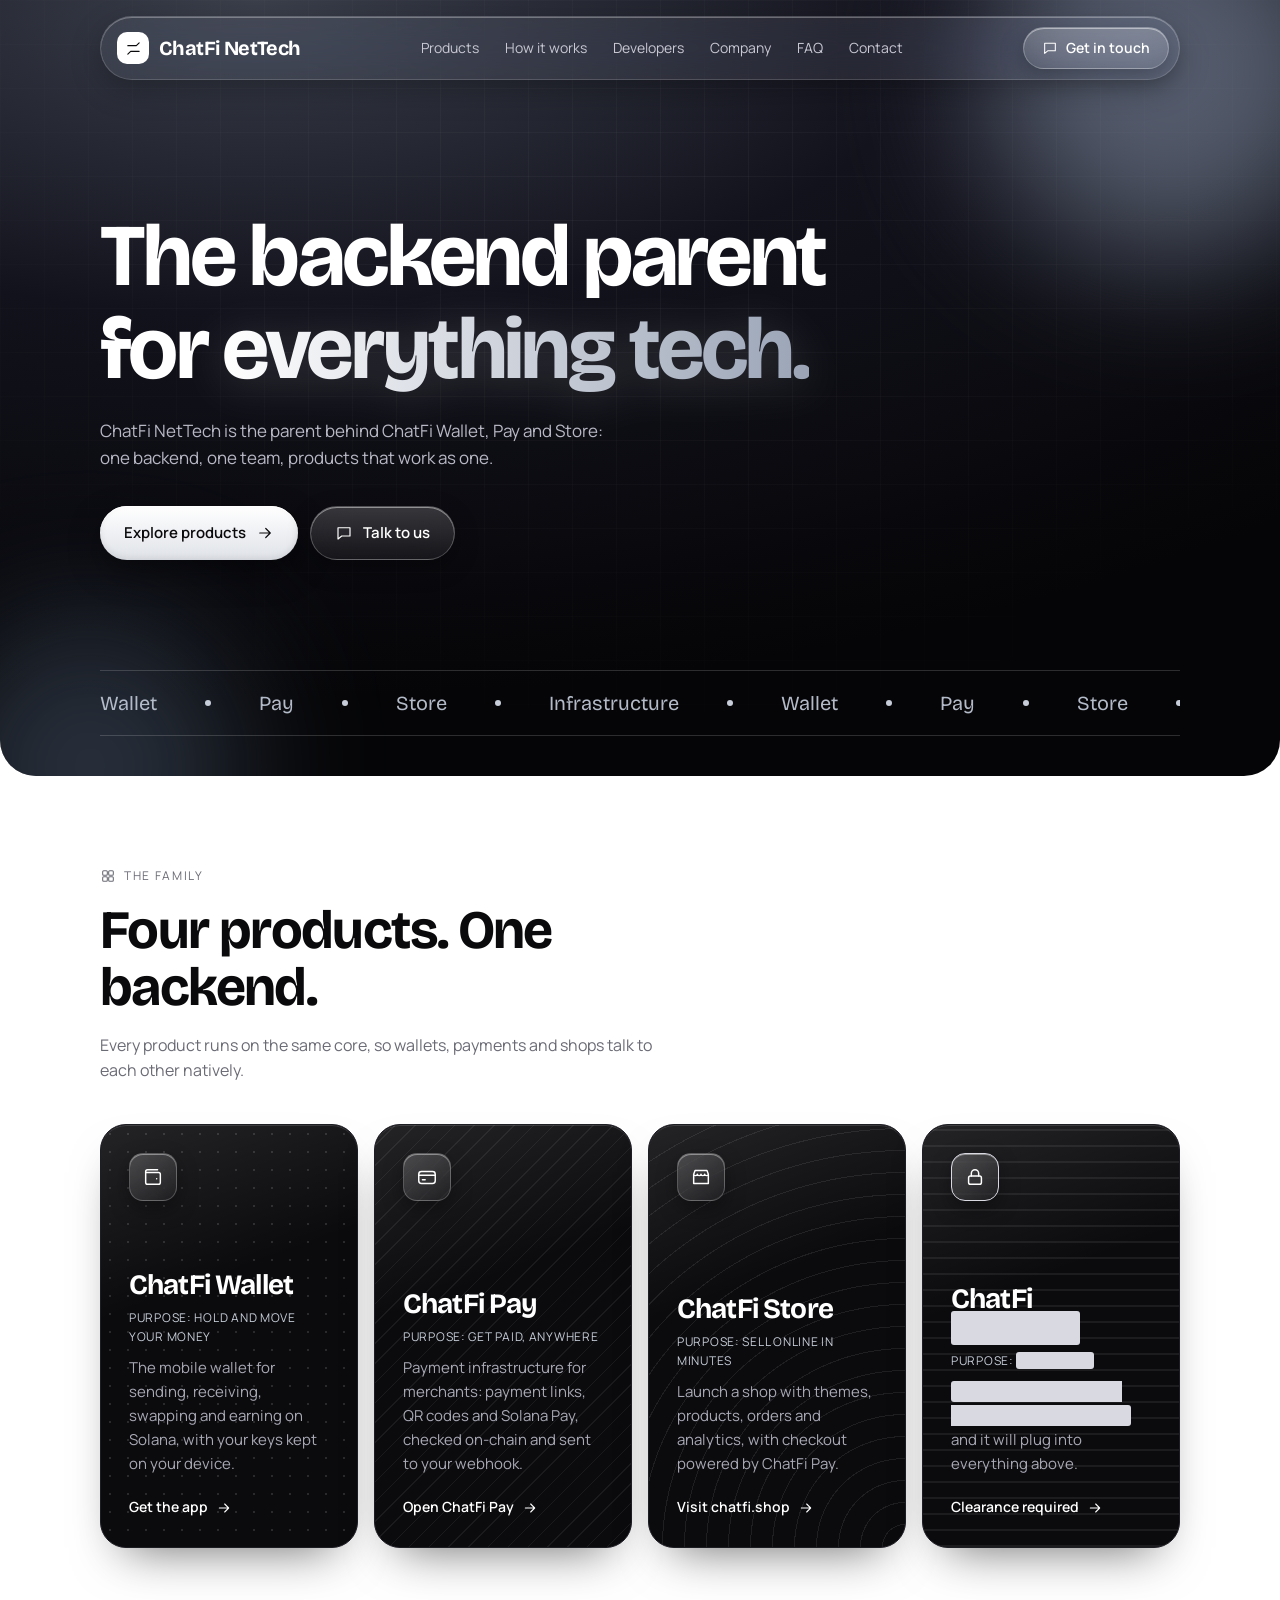
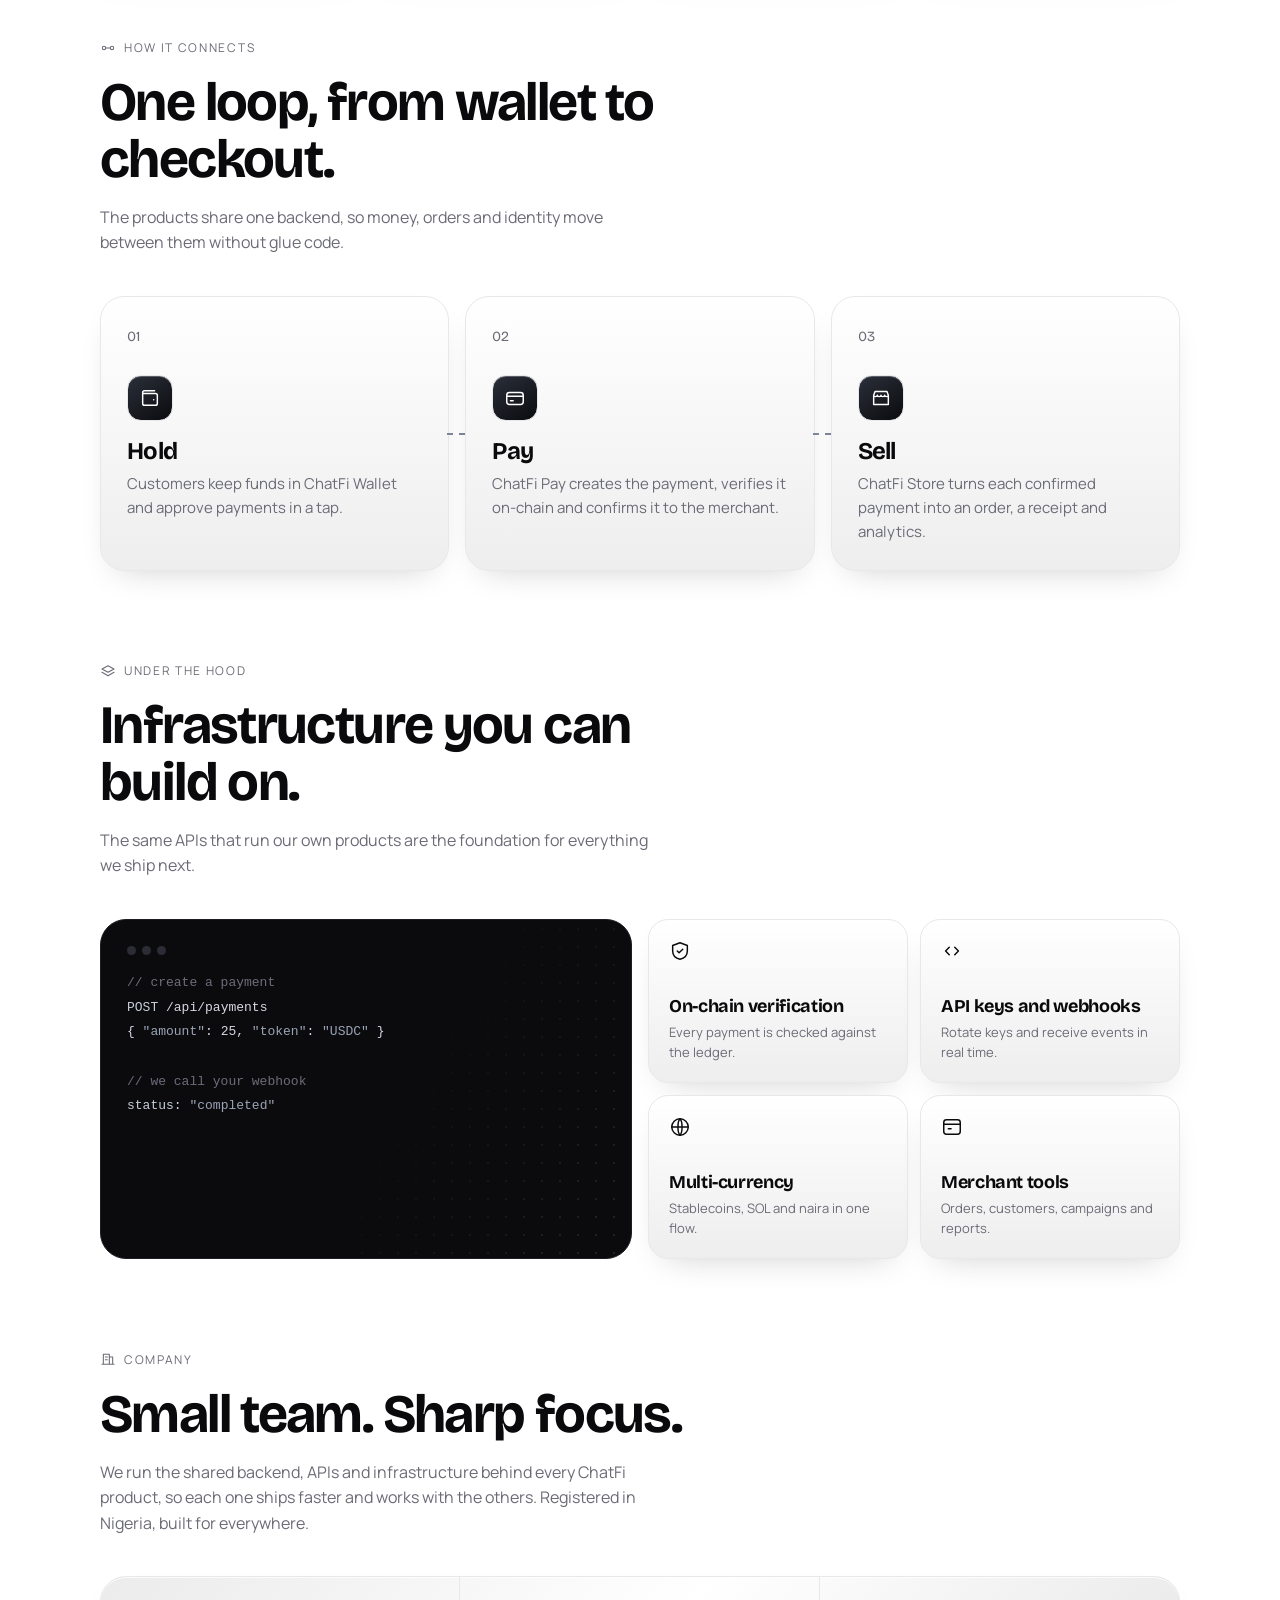
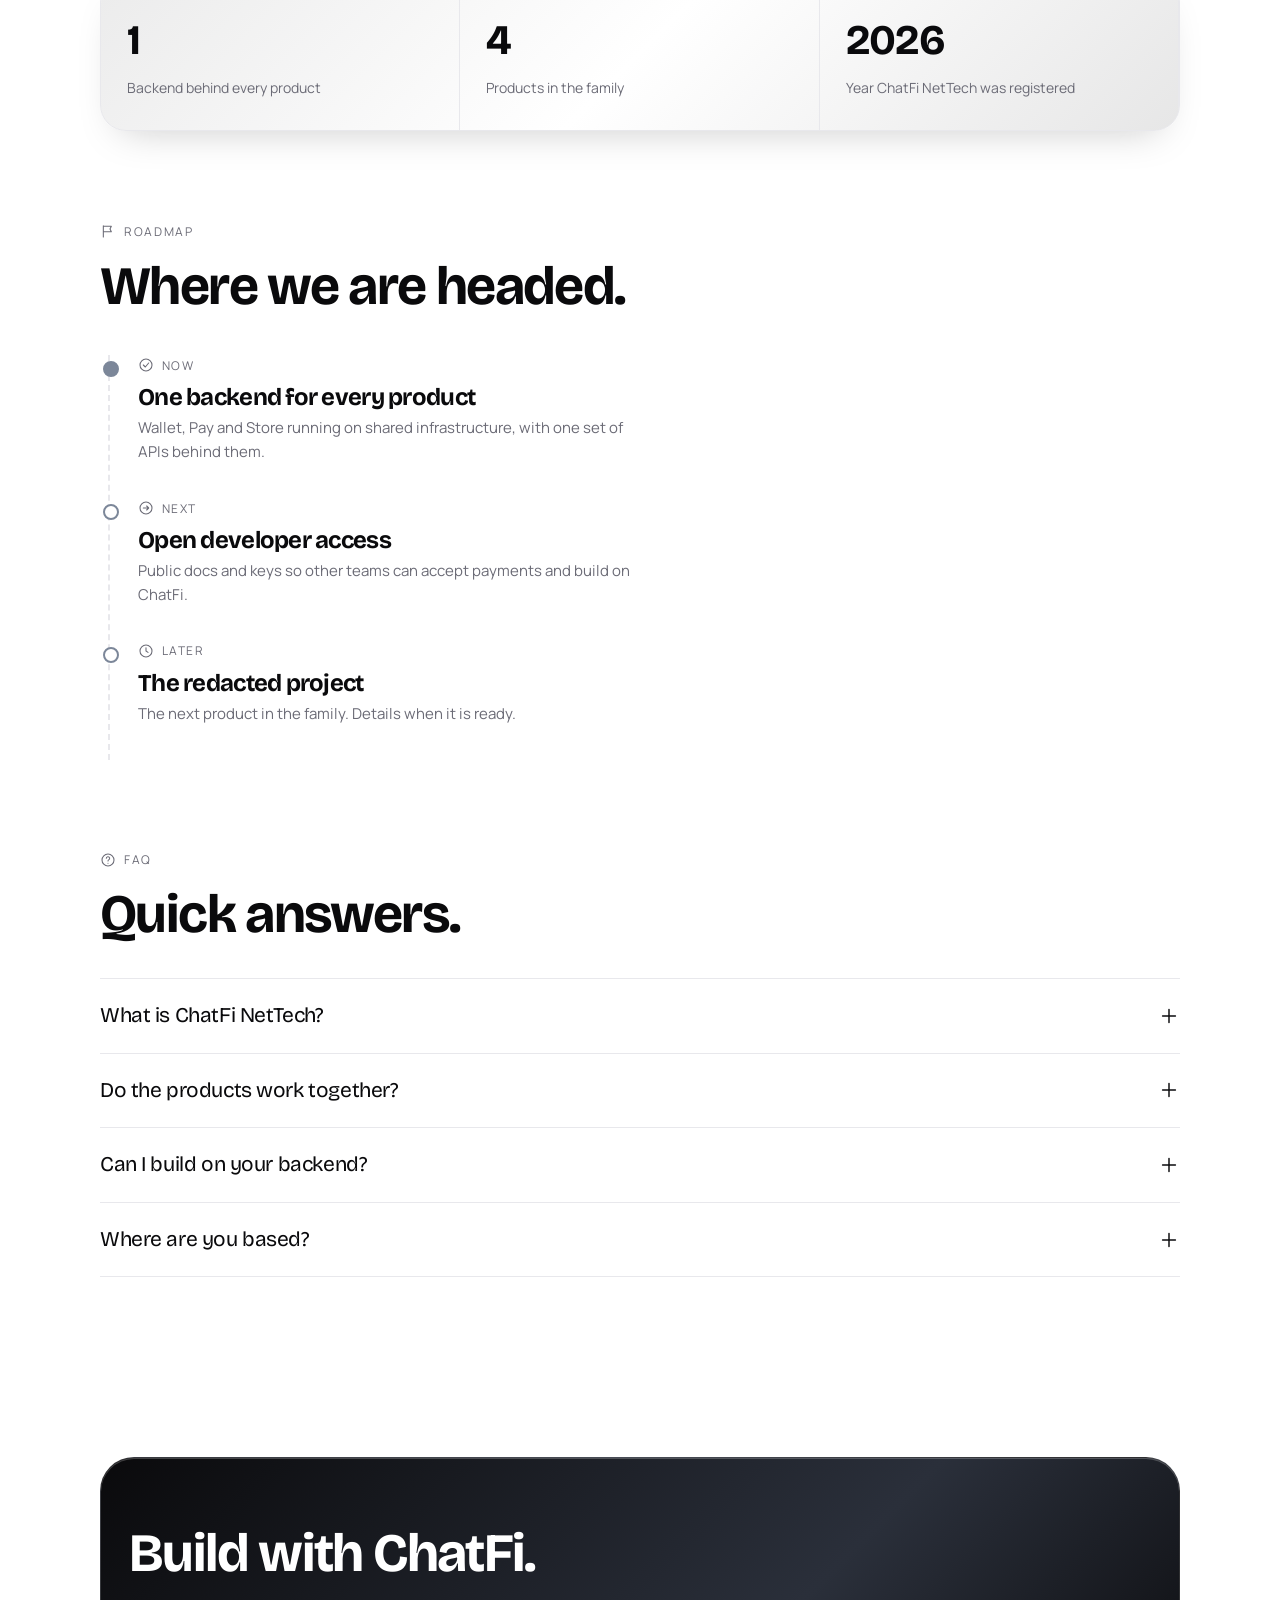
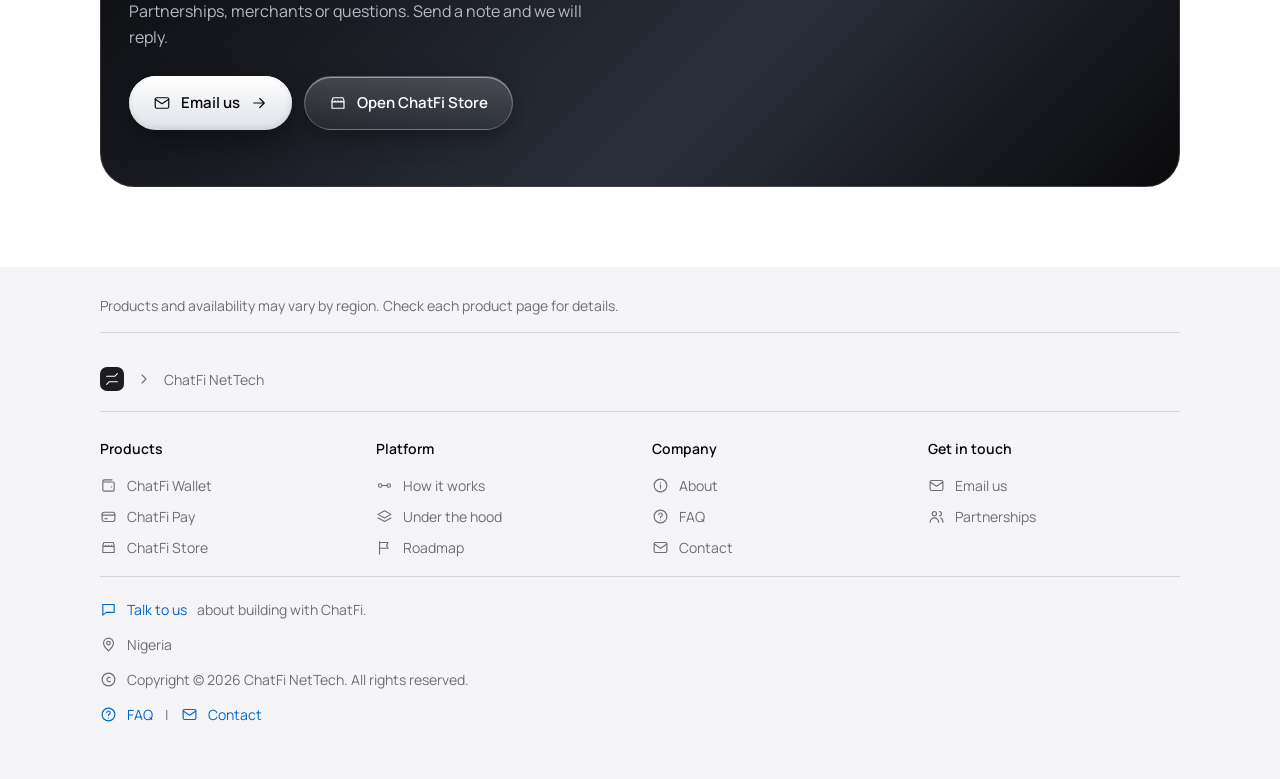
==== index.html @ bc7fc4fc "Add ChatFi NetTech landing page" ====
<!DOCTYPE html>
<html lang="en">
<head>
<meta charset="utf-8">
<meta name="viewport" content="width=device-width, initial-scale=1, viewport-fit=cover">
<title>ChatFi NetTech</title>
<link rel="preconnect" href="https://fonts.googleapis.com">
<link rel="preconnect" href="https://fonts.gstatic.com" crossorigin>
<link href="https://fonts.googleapis.com/css2?family=Bricolage+Grotesque:wght@500;700&family=Manrope:wght@400;500;600&display=swap" rel="stylesheet">
<style>
:root{--bg:#fff;--ink:#0a0a0c;--mute:#6b6b76;--line:#e8e8ec;--acc:#7c8799;box-sizing:border-box;padding-top:env(safe-area-inset-top,0px);padding-bottom:env(safe-area-inset-bottom,0px)}
@media (prefers-color-scheme:dark){:root:not([data-theme="light"]){--bg:#0a0a0c;--ink:#f4f4f6;--mute:#9a9aa6;--line:#26262c}}
:root[data-theme="dark"]{--bg:#0a0a0c;--ink:#f4f4f6;--mute:#9a9aa6;--line:#26262c}
*{box-sizing:border-box;margin:0}
html{scroll-behavior:smooth}
body{background:var(--bg);color:var(--ink);font-family:Manrope,system-ui,sans-serif;line-height:1.6;-webkit-font-smoothing:antialiased;overflow-x:hidden}
h1,h2,h3,.brand{font-family:'Bricolage Grotesque',Manrope,sans-serif;letter-spacing:-.03em;line-height:1.05}
a{color:inherit;text-decoration:none}
svg.i{width:22px;height:22px;fill:none;stroke:currentColor;stroke-width:1.6;stroke-linecap:round;stroke-linejoin:round;flex:none}
.wrap{max-width:1120px;margin:0 auto;padding:0 20px}
.hero{background:radial-gradient(120% 90% at 20% 0%,#3a3f4b 0%,#12121c 45%,#050507 100%);color:#fff;border-radius:0 0 36px 36px;position:relative;overflow:hidden;padding-bottom:40px}
.hero::before,.hero::after{content:"";position:absolute;border-radius:50%;filter:blur(70px);opacity:.55;animation:drift 14s ease-in-out infinite alternate}
.hero::before{width:380px;height:380px;background:#8e9bb3;top:-120px;right:-80px}
.hero::after{width:300px;height:300px;background:#475569;bottom:-140px;left:-60px;animation-delay:-6s}
@keyframes drift{to{transform:translate(-60px,50px) scale(1.15)}}
.grid{position:absolute;inset:0;background-image:linear-gradient(rgba(255,255,255,.05) 1px,transparent 1px),linear-gradient(90deg,rgba(255,255,255,.05) 1px,transparent 1px);background-size:44px 44px;-webkit-mask-image:radial-gradient(70% 70% at 50% 30%,#000,transparent);mask-image:radial-gradient(70% 70% at 50% 30%,#000,transparent)}
.hero .wrap{position:relative;z-index:2}
nav{display:flex;align-items:center;justify-content:space-between;padding:20px 0}
.brand{font-weight:700;font-size:20px;display:flex;align-items:center;gap:10px}
.logo{width:32px;height:32px;border-radius:10px;background:#fff;color:#0a0a0c;display:grid;place-items:center}
.logo svg{width:17px;height:17px}
.links{display:flex;gap:26px;font-size:14px;color:#c9c9d4}
.links a:hover{color:#fff}
.pill{border:1px solid rgba(255,255,255,.28);padding:9px 18px;border-radius:99px;font-size:14px;font-weight:600;transition:.25s}
.pill:hover{background:#fff;color:#0a0a0c}
h1{font-size:clamp(42px,8.4vw,88px);font-weight:700;margin:130px 0 22px;max-width:15ch}
h1 span{background:linear-gradient(90deg,#ffffff,#9aa4b6);-webkit-background-clip:text;background-clip:text;color:transparent}
.lead{max-width:52ch;color:#b9b9c6;font-size:17px}
.cta{display:flex;flex-wrap:wrap;gap:12px;margin-top:34px}
.btn{display:inline-flex;align-items:center;gap:10px;padding:14px 24px;border-radius:99px;font-weight:600;font-size:15px;transition:.25s}
.btn.w{background:#fff;color:#0a0a0c}.btn.w:hover{transform:translateY(-2px);box-shadow:0 10px 30px rgba(255,255,255,.3)}
.btn.o{border:1px solid rgba(255,255,255,.3);color:#fff}.btn.o:hover{background:rgba(255,255,255,.1)}
.btn svg{width:18px;height:18px}
.ticker{overflow:hidden;border-block:1px solid var(--line);margin:56px 0 0;padding:16px 0;white-space:nowrap}
.ticker div{display:inline-flex;gap:48px;animation:slide 28s linear infinite;font-family:'Bricolage Grotesque',sans-serif;font-size:20px;color:var(--mute)}
.ticker span{display:inline-flex;align-items:center;gap:48px}
.ticker span::after{content:"";width:6px;height:6px;border-radius:50%;background:var(--acc)}
@keyframes slide{to{transform:translateX(-50%)}}
section{padding:90px 0 0}
.tag{font-size:12px;letter-spacing:.14em;text-transform:uppercase;color:var(--mute)}
h2{font-size:clamp(32px,5.4vw,54px);margin:12px 0 16px;max-width:18ch}
.sub{color:var(--mute);max-width:56ch}
.cards{display:grid;gap:16px;margin-top:40px;grid-template-columns:repeat(auto-fit,minmax(250px,1fr))}
.card{position:relative;background:#0b0b0e;color:#fff;border-radius:26px;padding:28px;min-height:400px;display:flex;flex-direction:column;overflow:hidden;border:1px solid #1d1d24;transition:transform .35s}
.card:hover{transform:translateY(-6px)}
.pat{position:absolute;inset:0;opacity:.9}
.p1{background-image:radial-gradient(rgba(255,255,255,.14) 1.2px,transparent 1.3px);background-size:18px 18px}
.p2{background-image:repeating-linear-gradient(135deg,rgba(255,255,255,.07) 0 1px,transparent 1px 14px)}
.p3{background-image:repeating-radial-gradient(circle at 100% 100%,rgba(255,255,255,.09) 0 1px,transparent 1px 22px)}
.card::after{content:"";position:absolute;inset:0;background:radial-gradient(260px circle at var(--x,50%) var(--y,0%),rgba(255,255,255,.16),transparent 65%);opacity:0;transition:opacity .3s}
.card:hover::after{opacity:1}
.card>*:not(.pat){position:relative;z-index:2}
.ic{width:48px;height:48px;border-radius:14px;border:1px solid rgba(255,255,255,.18);display:grid;place-items:center;background:rgba(255,255,255,.05)}
.card h3{font-size:28px;margin:auto 0 8px;padding-top:70px}
.pur{font-size:12px;letter-spacing:.06em;text-transform:uppercase;color:#c7ced9;margin-bottom:10px}
.p4{background-image:repeating-linear-gradient(0deg,rgba(255,255,255,.08) 0 2px,transparent 2px 16px)}
.red{background:#d9d9e2;color:transparent;border-radius:3px;padding:0 3px;-webkit-user-select:none;user-select:none;transition:background .4s}
.lock:hover .red{background:#ffffff}
.lock .ic{border-color:#d9d9e2}
.card p{color:#a9a9b6;font-size:15px}
.more{display:inline-flex;align-items:center;gap:8px;margin-top:20px;font-weight:600;font-size:14px;color:#ffffff}
.more svg{width:16px;height:16px;transition:transform .25s}.card:hover .more svg{transform:translateX(5px)}
.stats{display:grid;grid-template-columns:repeat(auto-fit,minmax(200px,1fr));margin-top:40px;border:1px solid var(--line);border-radius:26px;overflow:hidden}
.stat{padding:30px 26px;border-right:1px solid var(--line)}
.stat b{display:block;font-family:'Bricolage Grotesque',sans-serif;font-size:42px;letter-spacing:-.03em}
.stat span{color:var(--mute);font-size:14px}
.band{margin-top:90px;background:linear-gradient(135deg,#0a0a0c,#2a2f3a 60%,#0a0a0c);color:#fff;border-radius:34px;padding:56px 28px;position:relative;overflow:hidden}
.band h2{max-width:16ch}
.band p{color:#b9b9c6;max-width:46ch}
.band .cta{margin-top:26px}
.rv{opacity:0;transform:translateY(24px);transition:opacity .8s,transform .8s}
.rv.on{opacity:1;transform:none}

.steps{display:grid;gap:16px;margin-top:40px;grid-template-columns:repeat(auto-fit,minmax(250px,1fr));counter-reset:s}
.step{border:1px solid var(--line);border-radius:24px;padding:26px;position:relative;counter-increment:s}
.step::before{content:"0" counter(s);font-family:'Bricolage Grotesque',sans-serif;font-size:14px;color:var(--mute)}
.step h3{font-size:24px;margin:34px 0 8px}
.step p{color:var(--mute);font-size:15px}
.step:not(:last-child)::after{content:"";position:absolute;top:50%;right:-17px;width:18px;border-top:2px dashed var(--acc)}
.dev{margin-top:40px;display:grid;gap:16px;grid-template-columns:repeat(auto-fit,minmax(280px,1fr))}
.term{background:#0b0b0e;color:#d8d8e4;border-radius:26px;padding:26px;font-family:ui-monospace,Menlo,Consolas,monospace;font-size:13px;line-height:1.9;position:relative;overflow:hidden;border:1px solid #1d1d24}
.term::before{content:"";position:absolute;inset:0;background-image:radial-gradient(rgba(255,255,255,.1) 1.2px,transparent 1.3px);background-size:18px 18px;-webkit-mask-image:linear-gradient(120deg,transparent 50%,#000);mask-image:linear-gradient(120deg,transparent 50%,#000)}
.term>*{position:relative}
.term .d{display:flex;gap:6px;margin-bottom:16px}.term .d i{width:9px;height:9px;border-radius:50%;background:#2c2c36}
.term .k{color:#c7ced9}.term .g{color:#9aa4b6}.term .m{color:#6c6c7a}
.feat{display:grid;grid-template-columns:1fr 1fr;gap:12px}
.fi{border:1px solid var(--line);border-radius:20px;padding:20px}
.fi svg{margin-bottom:26px}
.fi b{display:block;font-family:'Bricolage Grotesque',sans-serif;font-size:18px;letter-spacing:-.02em;line-height:1.2;margin-bottom:6px}
.fi span{color:var(--mute);font-size:13px;display:block;line-height:1.5}
.road{margin-top:40px;border-left:2px dashed var(--line);margin-left:8px}
.ri{position:relative;padding:0 0 34px 28px}
.ri::before{content:"";position:absolute;left:-7px;top:6px;width:12px;height:12px;border-radius:50%;background:var(--bg);border:2px solid var(--acc)}
.ri.now::before{background:var(--acc)}
.ri small{font-size:12px;letter-spacing:.12em;text-transform:uppercase;color:var(--mute)}
.ri h3{font-size:24px;margin:4px 0 6px}
.ri p{color:var(--mute);max-width:56ch;font-size:15px}
.faq{margin-top:34px;border-top:1px solid var(--line)}
details{border-bottom:1px solid var(--line);padding:20px 0}
summary{list-style:none;cursor:pointer;display:flex;justify-content:space-between;gap:16px;align-items:center;font-family:'Bricolage Grotesque',sans-serif;font-size:21px;letter-spacing:-.02em}
summary::-webkit-details-marker{display:none}
summary svg{transition:transform .3s}
details[open] summary svg{transform:rotate(45deg)}
details p{color:var(--mute);margin-top:12px;max-width:60ch;font-size:15px}
@media(max-width:700px){.step:not(:last-child)::after{display:none}}

.ft{--fbg:#f5f5f7;--ftx:#6e6e73;--fln:#d2d2d7;--flk:#0066cc;background:var(--fbg);color:var(--ftx);margin-top:80px;padding:28px 0 40px;font-size:14px;line-height:1.5}
@media (prefers-color-scheme:dark){:root:not([data-theme="light"]) .ft{--fbg:#161618;--ftx:#a1a1a6;--fln:#2c2c30;--flk:#4da3ff}}
:root[data-theme="dark"] .ft{--fbg:#161618;--ftx:#a1a1a6;--fln:#2c2c30;--flk:#4da3ff}
.ft p{margin:0 0 14px}
.ft .note{padding-bottom:16px;border-bottom:1px solid var(--fln)}
.ft a{color:var(--ftx)}.ft a:hover{text-decoration:underline}
.ft .fl a,.ft .fb a{color:var(--flk)}
.crumb{display:flex;align-items:center;gap:12px;padding:20px 0;border-bottom:1px solid var(--fln);margin-bottom:0}
.crumb .logo{width:24px;height:24px;border-radius:7px;background:#1d1d1f;color:#fff}.crumb .logo svg{width:13px;height:13px}
.crumb svg.i{width:16px;height:16px}
.fgrid{margin-bottom:22px}
.fs{border-bottom:1px solid var(--fln);padding:0}
.fs summary{font-family:Manrope,system-ui,sans-serif;font-size:14px;letter-spacing:0;padding:16px 0;color:var(--ftx)}
.fs summary svg{width:18px;height:18px}
.fs[open] summary svg{transform:rotate(180deg)}
.fs div{display:flex;flex-direction:column;gap:10px;padding:0 0 18px}
.fb{display:flex;gap:12px}
@media(min-width:800px){.fgrid{display:grid;grid-template-columns:repeat(4,1fr);gap:24px;border-bottom:1px solid var(--fln);padding-top:10px}.fs{border:0}.fs summary{pointer-events:none;color:var(--ink);font-weight:600}.fs summary svg{display:none}}

nav{background:rgba(255,255,255,.07);-webkit-backdrop-filter:blur(18px) saturate(140%);backdrop-filter:blur(18px) saturate(140%);border:1px solid rgba(255,255,255,.16);border-radius:99px;padding:10px 10px 10px 16px;margin-top:16px;box-shadow:inset 0 1px 0 rgba(255,255,255,.3),0 10px 30px rgba(0,0,0,.25)}
.pill,.btn.o{background:linear-gradient(180deg,rgba(255,255,255,.18),rgba(255,255,255,.05));-webkit-backdrop-filter:blur(16px);backdrop-filter:blur(16px);border:1px solid rgba(255,255,255,.24);color:#fff!important;-webkit-text-fill-color:#fff;box-shadow:inset 0 1px 0 rgba(255,255,255,.45),0 8px 24px rgba(0,0,0,.28)}
.pill:hover,.btn.o:hover{background:linear-gradient(180deg,rgba(255,255,255,.3),rgba(255,255,255,.1));color:#fff}
.btn{position:relative;overflow:hidden}
.btn.w{background:linear-gradient(180deg,#fff,#dfe2e8);box-shadow:inset 0 1px 0 #fff,inset 0 -2px 6px rgba(0,0,0,.08),0 12px 32px rgba(0,0,0,.4)}
.btn.w::after{content:"";position:absolute;top:0;left:-70%;width:45%;height:100%;background:linear-gradient(100deg,transparent,rgba(255,255,255,.9),transparent);transform:skewX(-20deg);transition:left .7s}
.btn.w:hover::after{left:130%}
.ic{background:linear-gradient(145deg,rgba(255,255,255,.2),rgba(255,255,255,.03));-webkit-backdrop-filter:blur(10px);backdrop-filter:blur(10px);border:1px solid rgba(255,255,255,.22);box-shadow:inset 0 1px 0 rgba(255,255,255,.4),0 8px 20px rgba(0,0,0,.35)}
.card{box-shadow:inset 0 1px 0 rgba(255,255,255,.14),0 24px 50px -24px rgba(0,0,0,.6)}
.card::before{content:"";position:absolute;inset:0;border-radius:inherit;background:linear-gradient(160deg,rgba(255,255,255,.1),transparent 38%);pointer-events:none;z-index:1}
.step,.fi{background:linear-gradient(180deg,var(--bg),color-mix(in srgb,var(--bg) 93%,var(--ink)));box-shadow:inset 0 1px 0 rgba(255,255,255,.8),0 14px 34px -18px rgba(10,10,12,.22)}
.stats{background:linear-gradient(135deg,color-mix(in srgb,var(--bg) 92%,var(--ink)),var(--bg) 50%,color-mix(in srgb,var(--bg) 90%,var(--ink)));box-shadow:inset 0 1px 0 rgba(255,255,255,.8),0 18px 40px -22px rgba(10,10,12,.25)}
.band{border:1px solid rgba(255,255,255,.14);box-shadow:inset 0 1px 0 rgba(255,255,255,.22)}
.hero .grid{opacity:.8}
.hero h1 span{filter:drop-shadow(0 6px 24px rgba(255,255,255,.18))}

.tag,.ri small{display:inline-flex;align-items:center;gap:8px}
.tag svg,.ri small svg{width:16px;height:16px}
.pill{display:inline-flex;align-items:center;gap:8px}
.pill svg{width:16px;height:16px}
.si{display:grid;place-items:center;width:46px;height:46px;border-radius:14px;margin-top:26px;border:1px solid var(--line);background:linear-gradient(145deg,#2a2f3a,#0b0b0e);color:#fff;box-shadow:inset 0 1px 0 rgba(255,255,255,.25)}
.step h3{margin-top:18px}
.hero .ticker{margin:110px 0 0;border-color:rgba(255,255,255,.16)}
.hero .ticker div{color:#b3bac8}
.hero .ticker span::after{background:#c7ced9}

.ft a{display:inline-flex;align-items:center;gap:10px}
.ft a svg.i,.ft .ir>svg.i{width:17px;height:17px;flex:none}
.ft .ir{display:flex;align-items:center;gap:10px}
.fs .sl{display:inline-flex;align-items:center;gap:12px}
.fs .sl svg{width:19px;height:19px}
.fs summary>svg{width:18px;height:18px}
@media(max-width:700px){.links{display:none}.stat{border-right:0;border-bottom:1px solid var(--line)}}
@media(prefers-reduced-motion:reduce){*{animation:none!important;transition:none!important}.rv{opacity:1;transform:none}}
</style>
</head>
<body>
<header class="hero">
<div class="grid"></div>
<div class="wrap">
<nav>
<a class="brand" href="#"><span class="logo"><svg class="i" viewBox="0 0 24 24"><path d="M4 8h12l4-4M20 16H8l-4 4"/></svg></span>ChatFi NetTech</a>
<div class="links"><a href="#products">Products</a><a href="#how">How it works</a><a href="#stack">Developers</a><a href="#about">Company</a><a href="#faq">FAQ</a><a href="#contact">Contact</a></div>
<a class="pill" href="#contact"><svg class="i" viewBox="0 0 24 24"><path d="M4 5h16v11H9l-5 4V5z"/></svg>Get in touch</a>
</nav>
<h1>The backend parent for <span>everything tech.</span></h1>
<p class="lead">ChatFi NetTech is the parent behind ChatFi Wallet, Pay and Store: one backend, one team, products that work as one.</p>
<div class="cta">
<a class="btn w" href="#products">Explore products <svg class="i" viewBox="0 0 24 24"><path d="M5 12h14M13 6l6 6-6 6"/></svg></a>
<a class="btn o" href="#contact"><svg class="i" viewBox="0 0 24 24"><path d="M4 5h16v11H9l-5 4V5z"/></svg>Talk to us</a>
</div>
<div class="ticker"><div><span>Wallet</span><span>Pay</span><span>Store</span><span>Infrastructure</span><span>Wallet</span><span>Pay</span><span>Store</span><span>Infrastructure</span><span>Wallet</span><span>Pay</span><span>Store</span><span>Infrastructure</span><span>Wallet</span><span>Pay</span><span>Store</span><span>Infrastructure</span></div></div>
</div>
</header>

<main class="wrap">

<section id="products">
<div class="rv"><span class="tag"><svg class="i" viewBox="0 0 24 24"><rect x="4" y="4" width="7" height="7" rx="1.5"/><rect x="13" y="4" width="7" height="7" rx="1.5"/><rect x="4" y="13" width="7" height="7" rx="1.5"/><rect x="13" y="13" width="7" height="7" rx="1.5"/></svg>The family</span>
<h2>Four products. One backend.</h2>
<p class="sub">Every product runs on the same core, so wallets, payments and shops talk to each other natively.</p></div>
<div class="cards rv">
<a class="card" href="#contact"><div class="pat p1"></div>
<div class="ic"><svg class="i" viewBox="0 0 24 24"><path d="M4 7h14a2 2 0 0 1 2 2v9a2 2 0 0 1-2 2H6a2 2 0 0 1-2-2V7zm0 0V6a2 2 0 0 1 2-2h11M16 14h.01"/></svg></div>
<h3>ChatFi Wallet</h3><span class="pur">Purpose: hold and move your money</span><p>The mobile wallet for sending, receiving, swapping and earning on Solana, with your keys kept on your device.</p>
<span class="more">Get the app <svg class="i" viewBox="0 0 24 24"><path d="M5 12h14M13 6l6 6-6 6"/></svg></span></a>
<a class="card" href="https://pay.chatfi.pro"><div class="pat p2"></div>
<div class="ic"><svg class="i" viewBox="0 0 24 24"><rect x="3" y="6" width="18" height="13" rx="3"/><path d="M3 10h18M7 15h3"/></svg></div>
<h3>ChatFi Pay</h3><span class="pur">Purpose: get paid, anywhere</span><p>Payment infrastructure for merchants: payment links, QR codes and Solana Pay, checked on-chain and sent to your webhook.</p>
<span class="more">Open ChatFi Pay <svg class="i" viewBox="0 0 24 24"><path d="M5 12h14M13 6l6 6-6 6"/></svg></span></a>
<a class="card" href="https://chatfi.shop"><div class="pat p3"></div>
<div class="ic"><svg class="i" viewBox="0 0 24 24"><path d="M4 9l1.5-4h13L20 9M4 9v10h16V9M4 9c0 2 4 2 4 0 0 2 4 2 4 0 0 2 4 2 4 0 0 2 4 2 4 0"/></svg></div>
<h3>ChatFi Store</h3><span class="pur">Purpose: sell online in minutes</span><p>Launch a shop with themes, products, orders and analytics, with checkout powered by ChatFi Pay.</p>
<span class="more">Visit chatfi.shop <svg class="i" viewBox="0 0 24 24"><path d="M5 12h14M13 6l6 6-6 6"/></svg></span></a>
<a class="card lock" href="#contact"><div class="pat p4"></div>
<div class="ic"><svg class="i" viewBox="0 0 24 24"><rect x="5" y="11" width="14" height="9" rx="2"/><path d="M8 11V8a4 4 0 0 1 8 0v3"/></svg></div>
<h3>ChatFi <span class="red">Redacted</span></h3><span class="pur">Purpose: <span class="red">classified</span></span><p><span class="red">Something new is being built behind closed doors</span> and it will plug into everything above.</p>
<span class="more">Clearance required <svg class="i" viewBox="0 0 24 24"><path d="M5 12h14M13 6l6 6-6 6"/></svg></span></a>
</div>
</section>

<section id="how">
<div class="rv"><span class="tag"><svg class="i" viewBox="0 0 24 24"><circle cx="6" cy="12" r="2.5"/><circle cx="18" cy="12" r="2.5"/><path d="M8.5 12h7"/></svg>How it connects</span>
<h2>One loop, from wallet to checkout.</h2>
<p class="sub">The products share one backend, so money, orders and identity move between them without glue code.</p></div>
<div class="steps rv">
<div class="step"><span class="si"><svg class="i" viewBox="0 0 24 24"><path d="M4 7h14a2 2 0 0 1 2 2v9a2 2 0 0 1-2 2H6a2 2 0 0 1-2-2V7zm0 0V6a2 2 0 0 1 2-2h11M16 14h.01"/></svg></span><h3>Hold</h3><p>Customers keep funds in ChatFi Wallet and approve payments in a tap.</p></div>
<div class="step"><span class="si"><svg class="i" viewBox="0 0 24 24"><rect x="3" y="6" width="18" height="13" rx="3"/><path d="M3 10h18M7 15h3"/></svg></span><h3>Pay</h3><p>ChatFi Pay creates the payment, verifies it on-chain and confirms it to the merchant.</p></div>
<div class="step"><span class="si"><svg class="i" viewBox="0 0 24 24"><path d="M4 9l1.5-4h13L20 9M4 9v10h16V9M4 9c0 2 4 2 4 0 0 2 4 2 4 0 0 2 4 2 4 0 0 2 4 2 4 0"/></svg></span><h3>Sell</h3><p>ChatFi Store turns each confirmed payment into an order, a receipt and analytics.</p></div>
</div>
</section>

<section id="stack">
<div class="rv"><span class="tag"><svg class="i" viewBox="0 0 24 24"><path d="M12 4l9 5-9 5-9-5 9-5zM3 14l9 5 9-5"/></svg>Under the hood</span>
<h2>Infrastructure you can build on.</h2>
<p class="sub">The same APIs that run our own products are the foundation for everything we ship next.</p></div>
<div class="dev rv">
<div class="term"><div class="d"><i></i><i></i><i></i></div>
<div><span class="m">// create a payment</span></div>
<div><span class="k">POST</span> /api/payments</div>
<div>{ <span class="g">"amount"</span>: 25, <span class="g">"token"</span>: <span class="g">"USDC"</span> }</div>
<div>&nbsp;</div>
<div><span class="m">// we call your webhook</span></div>
<div><span class="k">status</span>: <span class="g">"completed"</span></div></div>
<div class="feat">
<div class="fi"><svg class="i" viewBox="0 0 24 24"><path d="M12 3l8 3v6c0 5-3.5 8-8 9-4.5-1-8-4-8-9V6l8-3z"/><path d="M9 12l2 2 4-4"/></svg><b>On-chain verification</b><span>Every payment is checked against the ledger.</span></div>
<div class="fi"><svg class="i" viewBox="0 0 24 24"><path d="M9 8l-4 4 4 4M15 8l4 4-4 4"/></svg><b>API keys and webhooks</b><span>Rotate keys and receive events in real time.</span></div>
<div class="fi"><svg class="i" viewBox="0 0 24 24"><circle cx="12" cy="12" r="9"/><path d="M3 12h18M12 3c3 3 3 15 0 18M12 3c-3 3-3 15 0 18"/></svg><b>Multi-currency</b><span>Stablecoins, SOL and naira in one flow.</span></div>
<div class="fi"><svg class="i" viewBox="0 0 24 24"><rect x="3" y="4" width="18" height="16" rx="3"/><path d="M3 9h18M8 14h3"/></svg><b>Merchant tools</b><span>Orders, customers, campaigns and reports.</span></div>
</div></div>
</section>

<section id="about">
<div class="rv"><span class="tag"><svg class="i" viewBox="0 0 24 24"><path d="M5 20V5h9v15M14 9h5v11M3 20h18M8 9h3M8 13h3"/></svg>Company</span>
<h2>Small team. Sharp focus.</h2>
<p class="sub">We run the shared backend, APIs and infrastructure behind every ChatFi product, so each one ships faster and works with the others. Registered in Nigeria, built for everywhere.</p></div>
<div class="stats rv">
<div class="stat"><b>1</b><span>Backend behind every product</span></div>
<div class="stat"><b>4</b><span>Products in the family</span></div>
<div class="stat"><b>2026</b><span>Year ChatFi NetTech was registered</span></div>
</div>
</section>

<section id="roadmap">
<div class="rv"><span class="tag"><svg class="i" viewBox="0 0 24 24"><path d="M5 21V4M5 5h12l-2 4 2 4H5"/></svg>Roadmap</span>
<h2>Where we are headed.</h2></div>
<div class="road rv">
<div class="ri now"><small><svg class="i" viewBox="0 0 24 24"><circle cx="12" cy="12" r="9"/><path d="M8 12l3 3 5-6"/></svg>Now</small><h3>One backend for every product</h3><p>Wallet, Pay and Store running on shared infrastructure, with one set of APIs behind them.</p></div>
<div class="ri"><small><svg class="i" viewBox="0 0 24 24"><circle cx="12" cy="12" r="9"/><path d="M8 12h8M13 9l3 3-3 3"/></svg>Next</small><h3>Open developer access</h3><p>Public docs and keys so other teams can accept payments and build on ChatFi.</p></div>
<div class="ri"><small><svg class="i" viewBox="0 0 24 24"><circle cx="12" cy="12" r="9"/><path d="M12 7v5l3 2"/></svg>Later</small><h3>The redacted project</h3><p>The next product in the family. Details when it is ready.</p></div>
</div>
</section>

<section id="faq">
<div class="rv"><span class="tag"><svg class="i" viewBox="0 0 24 24"><circle cx="12" cy="12" r="9"/><path d="M9.5 9.5a2.5 2.5 0 1 1 3.5 2.3c-.7.4-1 .9-1 1.7M12 17h.01"/></svg>FAQ</span>
<h2>Quick answers.</h2></div>
<div class="faq rv">
<details><summary>What is ChatFi NetTech?<svg class="i" viewBox="0 0 24 24"><path d="M12 5v14M5 12h14"/></svg></summary><p>The parent company behind the ChatFi products. We build and run the shared backend that powers Wallet, Pay and Store.</p></details>
<details><summary>Do the products work together?<svg class="i" viewBox="0 0 24 24"><path d="M12 5v14M5 12h14"/></svg></summary><p>Yes. They share one backend, so a payment made from Wallet can settle through Pay and become an order in Store.</p></details>
<details><summary>Can I build on your backend?<svg class="i" viewBox="0 0 24 24"><path d="M12 5v14M5 12h14"/></svg></summary><p>Developer access is being opened up. Email us and we will get you started.</p></details>
<details><summary>Where are you based?<svg class="i" viewBox="0 0 24 24"><path d="M12 5v14M5 12h14"/></svg></summary><p>We are registered in Nigeria and serve customers anywhere.</p></details>
</div>
</section>

<section id="contact">
<div class="band rv">
<h2>Build with ChatFi.</h2>
<p>Partnerships, merchants or questions. Send a note and we will reply.</p>
<div class="cta"><a class="btn w" href="mailto:adelekesamuel917@gmail.com"><svg class="i" viewBox="0 0 24 24"><rect x="3" y="5" width="18" height="14" rx="2"/><path d="M3 7l9 6 9-6"/></svg>Email us <svg class="i" viewBox="0 0 24 24"><path d="M5 12h14M13 6l6 6-6 6"/></svg></a>
<a class="btn o" href="https://chatfi.shop"><svg class="i" viewBox="0 0 24 24"><path d="M4 9l1.5-4h13L20 9M4 9v10h16V9M4 9c0 2 4 2 4 0 0 2 4 2 4 0 0 2 4 2 4 0 0 2 4 2 4 0"/></svg>Open ChatFi Store</a></div>
</div>
</section>

</main>
<footer class="ft"><div class="wrap">
<p class="note">Products and availability may vary by region. Check each product page for details.</p>
<div class="crumb"><span class="logo"><svg class="i" viewBox="0 0 24 24"><path d="M4 8h12l4-4M20 16H8l-4 4"/></svg></span><svg class="i" viewBox="0 0 24 24"><path d="M9 6l6 6-6 6"/></svg><span>ChatFi NetTech</span></div>
<div class="fgrid">
<details class="fs"><summary><span class="sl"><svg class="i" viewBox="0 0 24 24"><rect x="4" y="4" width="7" height="7" rx="1.5"/><rect x="13" y="4" width="7" height="7" rx="1.5"/><rect x="4" y="13" width="7" height="7" rx="1.5"/><rect x="13" y="13" width="7" height="7" rx="1.5"/></svg>Products</span><svg class="i" viewBox="0 0 24 24"><path d="M6 9l6 6 6-6"/></svg></summary><div><a href="#products"><svg class="i" viewBox="0 0 24 24"><path d="M4 7h14a2 2 0 0 1 2 2v9a2 2 0 0 1-2 2H6a2 2 0 0 1-2-2V7zm0 0V6a2 2 0 0 1 2-2h11M16 14h.01"/></svg>ChatFi Wallet</a><a href="https://pay.chatfi.pro"><svg class="i" viewBox="0 0 24 24"><rect x="3" y="6" width="18" height="13" rx="3"/><path d="M3 10h18M7 15h3"/></svg>ChatFi Pay</a><a href="https://chatfi.shop"><svg class="i" viewBox="0 0 24 24"><path d="M4 9l1.5-4h13L20 9M4 9v10h16V9M4 9c0 2 4 2 4 0 0 2 4 2 4 0 0 2 4 2 4 0 0 2 4 2 4 0"/></svg>ChatFi Store</a></div></details>
<details class="fs"><summary><span class="sl"><svg class="i" viewBox="0 0 24 24"><path d="M12 4l9 5-9 5-9-5 9-5zM3 14l9 5 9-5"/></svg>Platform</span><svg class="i" viewBox="0 0 24 24"><path d="M6 9l6 6 6-6"/></svg></summary><div><a href="#how"><svg class="i" viewBox="0 0 24 24"><circle cx="6" cy="12" r="2.5"/><circle cx="18" cy="12" r="2.5"/><path d="M8.5 12h7"/></svg>How it works</a><a href="#stack"><svg class="i" viewBox="0 0 24 24"><path d="M12 4l9 5-9 5-9-5 9-5zM3 14l9 5 9-5"/></svg>Under the hood</a><a href="#roadmap"><svg class="i" viewBox="0 0 24 24"><path d="M5 21V4M5 5h12l-2 4 2 4H5"/></svg>Roadmap</a></div></details>
<details class="fs"><summary><span class="sl"><svg class="i" viewBox="0 0 24 24"><path d="M5 20V5h9v15M14 9h5v11M3 20h18M8 9h3M8 13h3"/></svg>Company</span><svg class="i" viewBox="0 0 24 24"><path d="M6 9l6 6 6-6"/></svg></summary><div><a href="#about"><svg class="i" viewBox="0 0 24 24"><circle cx="12" cy="12" r="9"/><path d="M12 11v5M12 8h.01"/></svg>About</a><a href="#faq"><svg class="i" viewBox="0 0 24 24"><circle cx="12" cy="12" r="9"/><path d="M9.5 9.5a2.5 2.5 0 1 1 3.5 2.3c-.7.4-1 .9-1 1.7M12 17h.01"/></svg>FAQ</a><a href="#contact"><svg class="i" viewBox="0 0 24 24"><rect x="3" y="5" width="18" height="14" rx="2"/><path d="M3 7l9 6 9-6"/></svg>Contact</a></div></details>
<details class="fs"><summary><span class="sl"><svg class="i" viewBox="0 0 24 24"><path d="M4 5h16v11H9l-5 4V5z"/></svg>Get in touch</span><svg class="i" viewBox="0 0 24 24"><path d="M6 9l6 6 6-6"/></svg></summary><div><a href="mailto:adelekesamuel917@gmail.com"><svg class="i" viewBox="0 0 24 24"><rect x="3" y="5" width="18" height="14" rx="2"/><path d="M3 7l9 6 9-6"/></svg>Email us</a><a href="#contact"><svg class="i" viewBox="0 0 24 24"><circle cx="9" cy="8" r="3"/><path d="M3 20c0-3.5 3-6 6-6s6 2.5 6 6M16 5a3 3 0 0 1 0 6M18 14c2 .8 3 3 3 6"/></svg>Partnerships</a></div></details>
</div>
<p class="fl ir"><a href="#contact"><svg class="i" viewBox="0 0 24 24"><path d="M4 5h16v11H9l-5 4V5z"/></svg>Talk to us</a><span> about building with ChatFi.</span></p>
<p class="ir"><svg class="i" viewBox="0 0 24 24"><path d="M12 21s7-6.2 7-11a7 7 0 1 0-14 0c0 4.8 7 11 7 11z"/><circle cx="12" cy="10" r="2.5"/></svg>Nigeria</p>
<p class="ir"><svg class="i" viewBox="0 0 24 24"><circle cx="12" cy="12" r="9"/><path d="M14.5 9.5a3 3 0 1 0 0 5"/></svg>Copyright © 2026 ChatFi NetTech. All rights reserved.</p>
<p class="fb"><a href="#faq"><svg class="i" viewBox="0 0 24 24"><circle cx="12" cy="12" r="9"/><path d="M9.5 9.5a2.5 2.5 0 1 1 3.5 2.3c-.7.4-1 .9-1 1.7M12 17h.01"/></svg>FAQ</a><span>|</span><a href="#contact"><svg class="i" viewBox="0 0 24 24"><rect x="3" y="5" width="18" height="14" rx="2"/><path d="M3 7l9 6 9-6"/></svg>Contact</a></p>
</div></footer>
<script>
if(matchMedia('(min-width:800px)').matches)document.querySelectorAll('.fs').forEach(function(d){d.open=true});
</script>

<script>
document.querySelectorAll('.card').forEach(function(c){
  c.addEventListener('pointermove',function(e){var r=c.getBoundingClientRect();c.style.setProperty('--x',(e.clientX-r.left)+'px');c.style.setProperty('--y',(e.clientY-r.top)+'px')});
});
var io=new IntersectionObserver(function(es){es.forEach(function(e){if(e.isIntersecting){e.target.classList.add('on');io.unobserve(e.target)}})},{threshold:.15});
document.querySelectorAll('.rv').forEach(function(el){io.observe(el)});
</script>
</body>
</html>
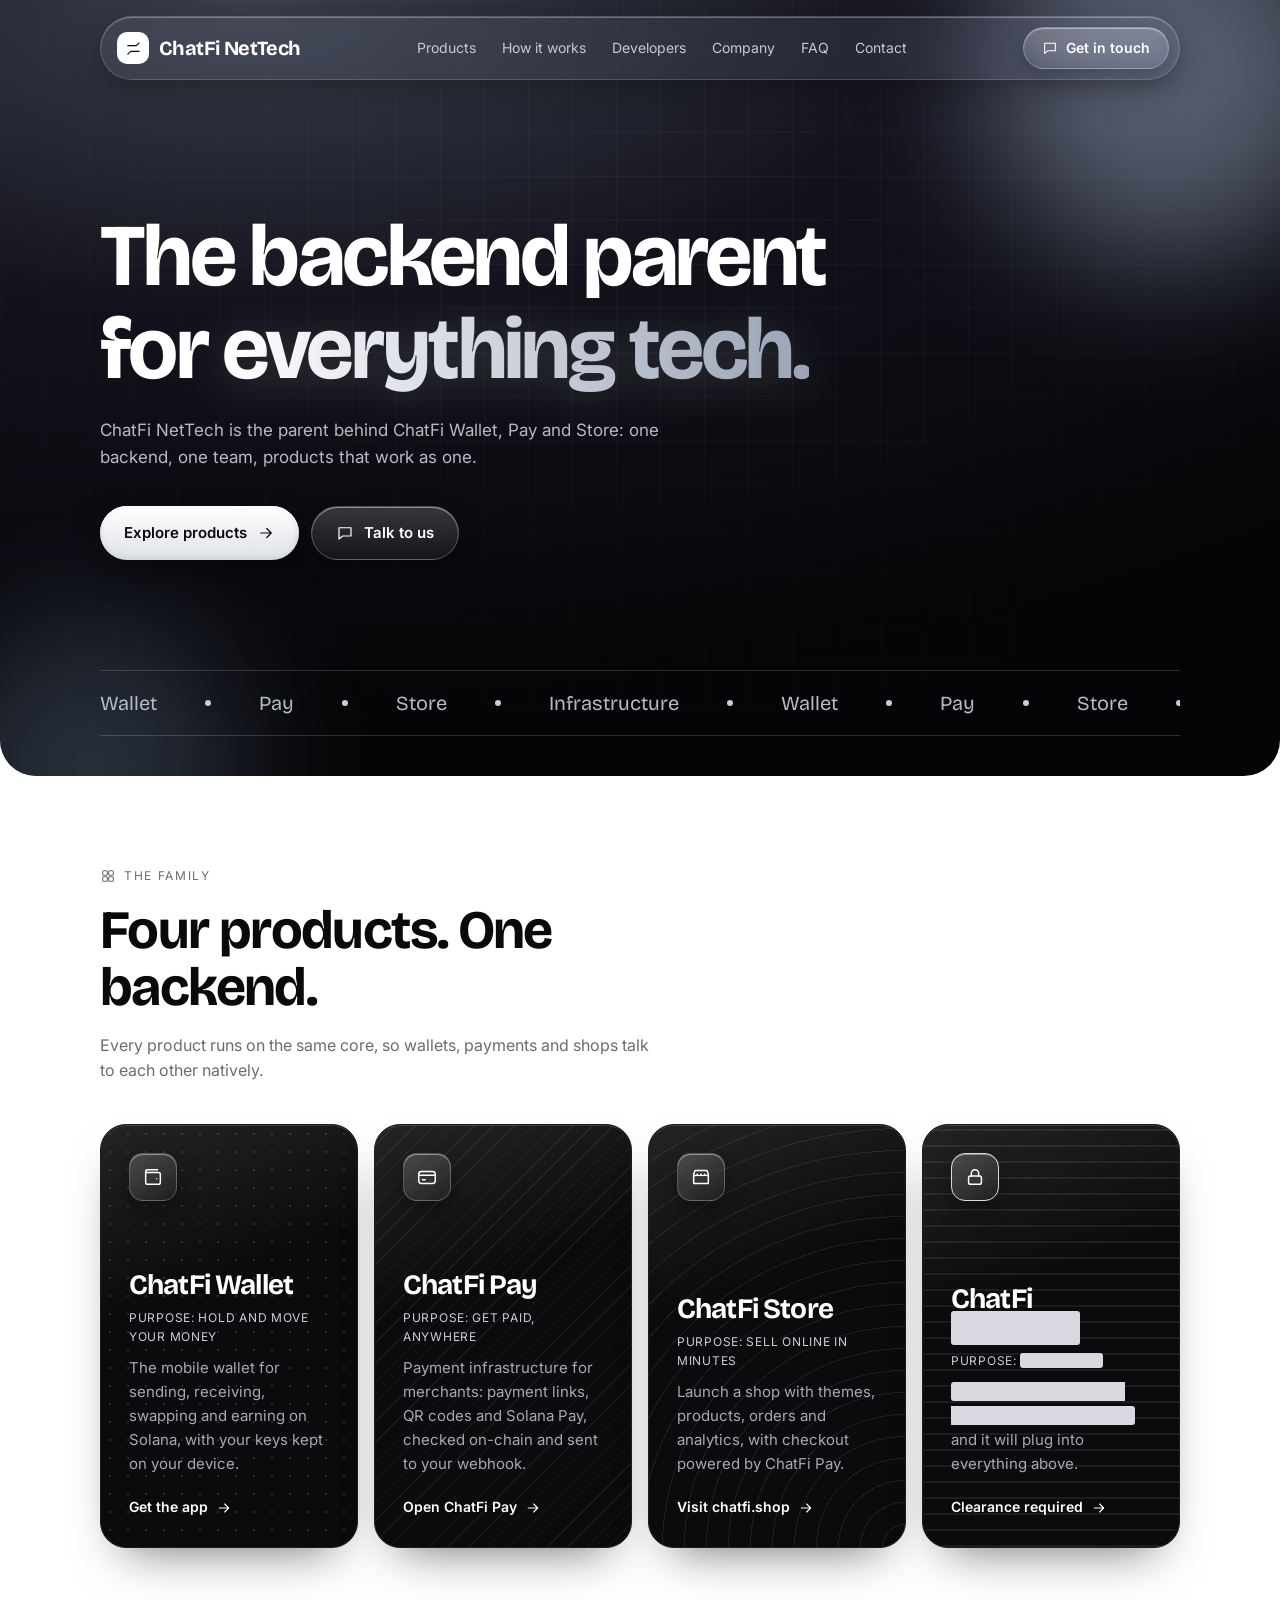
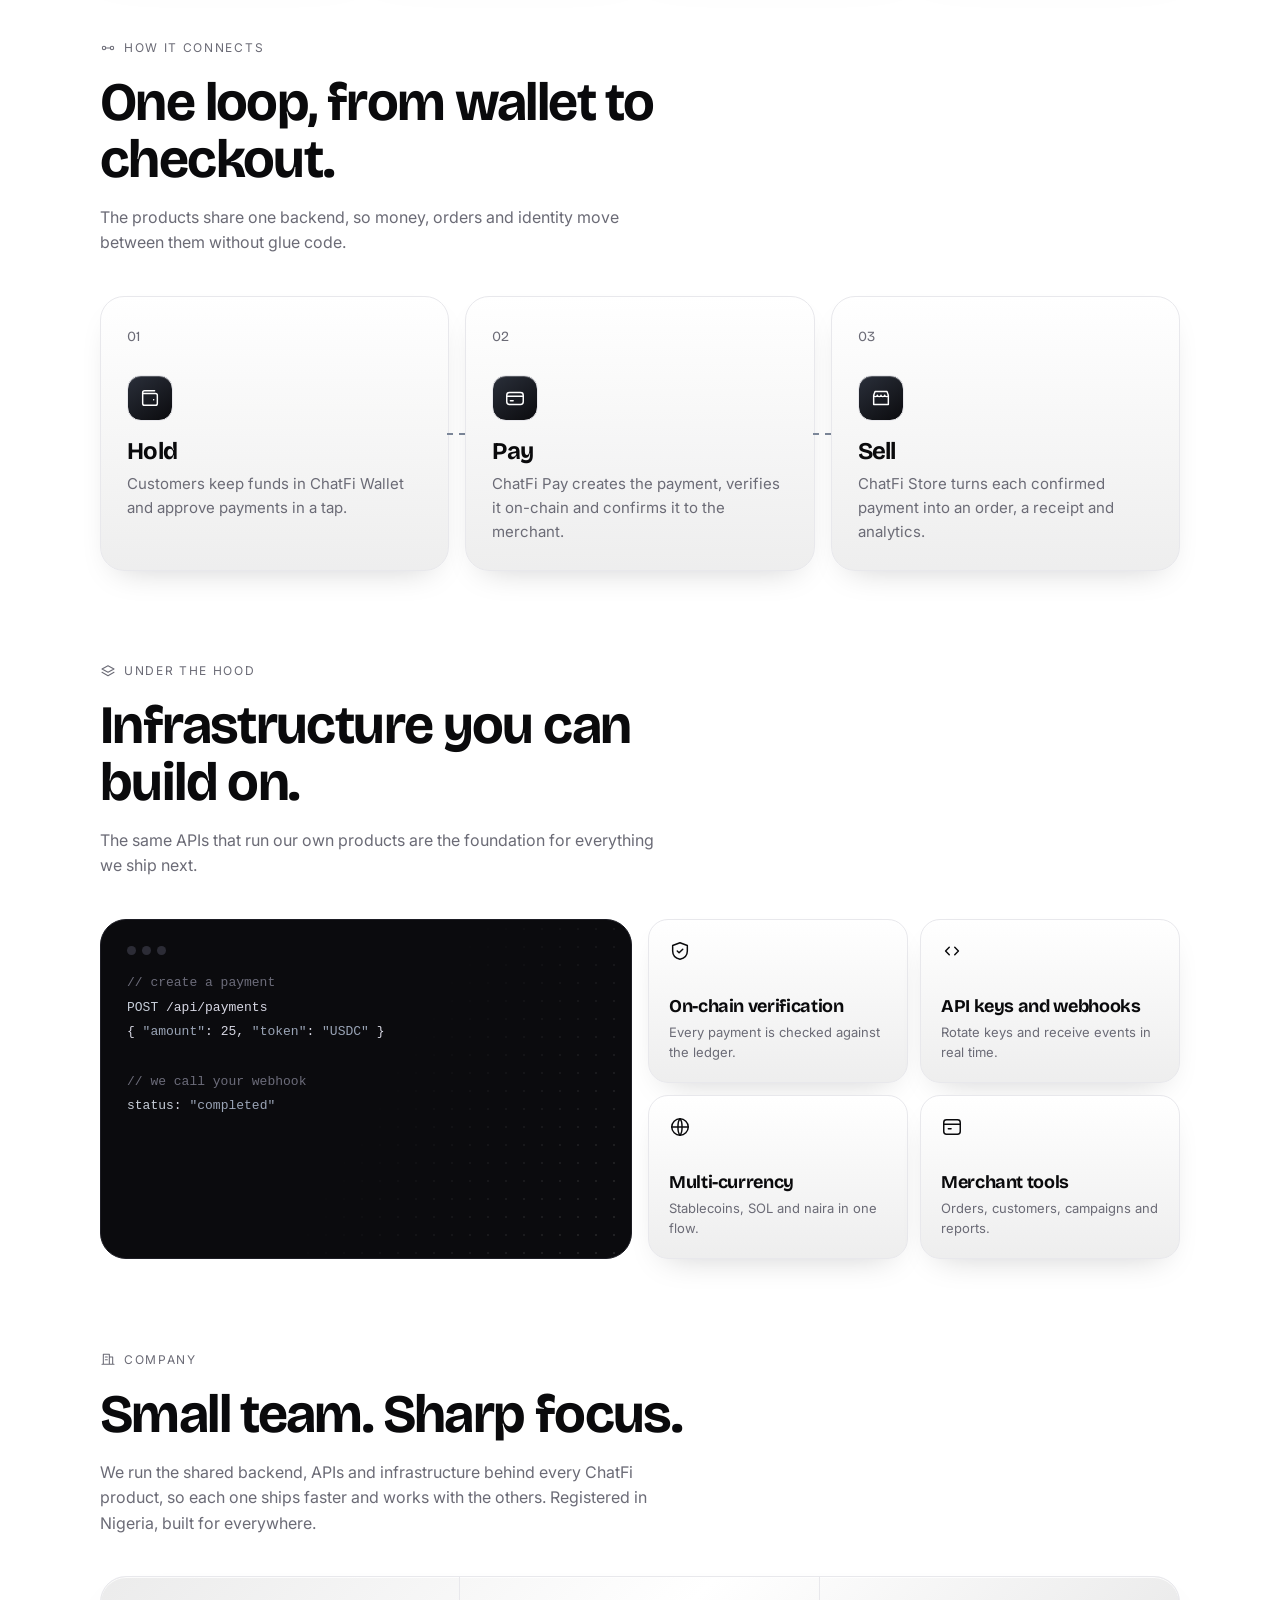
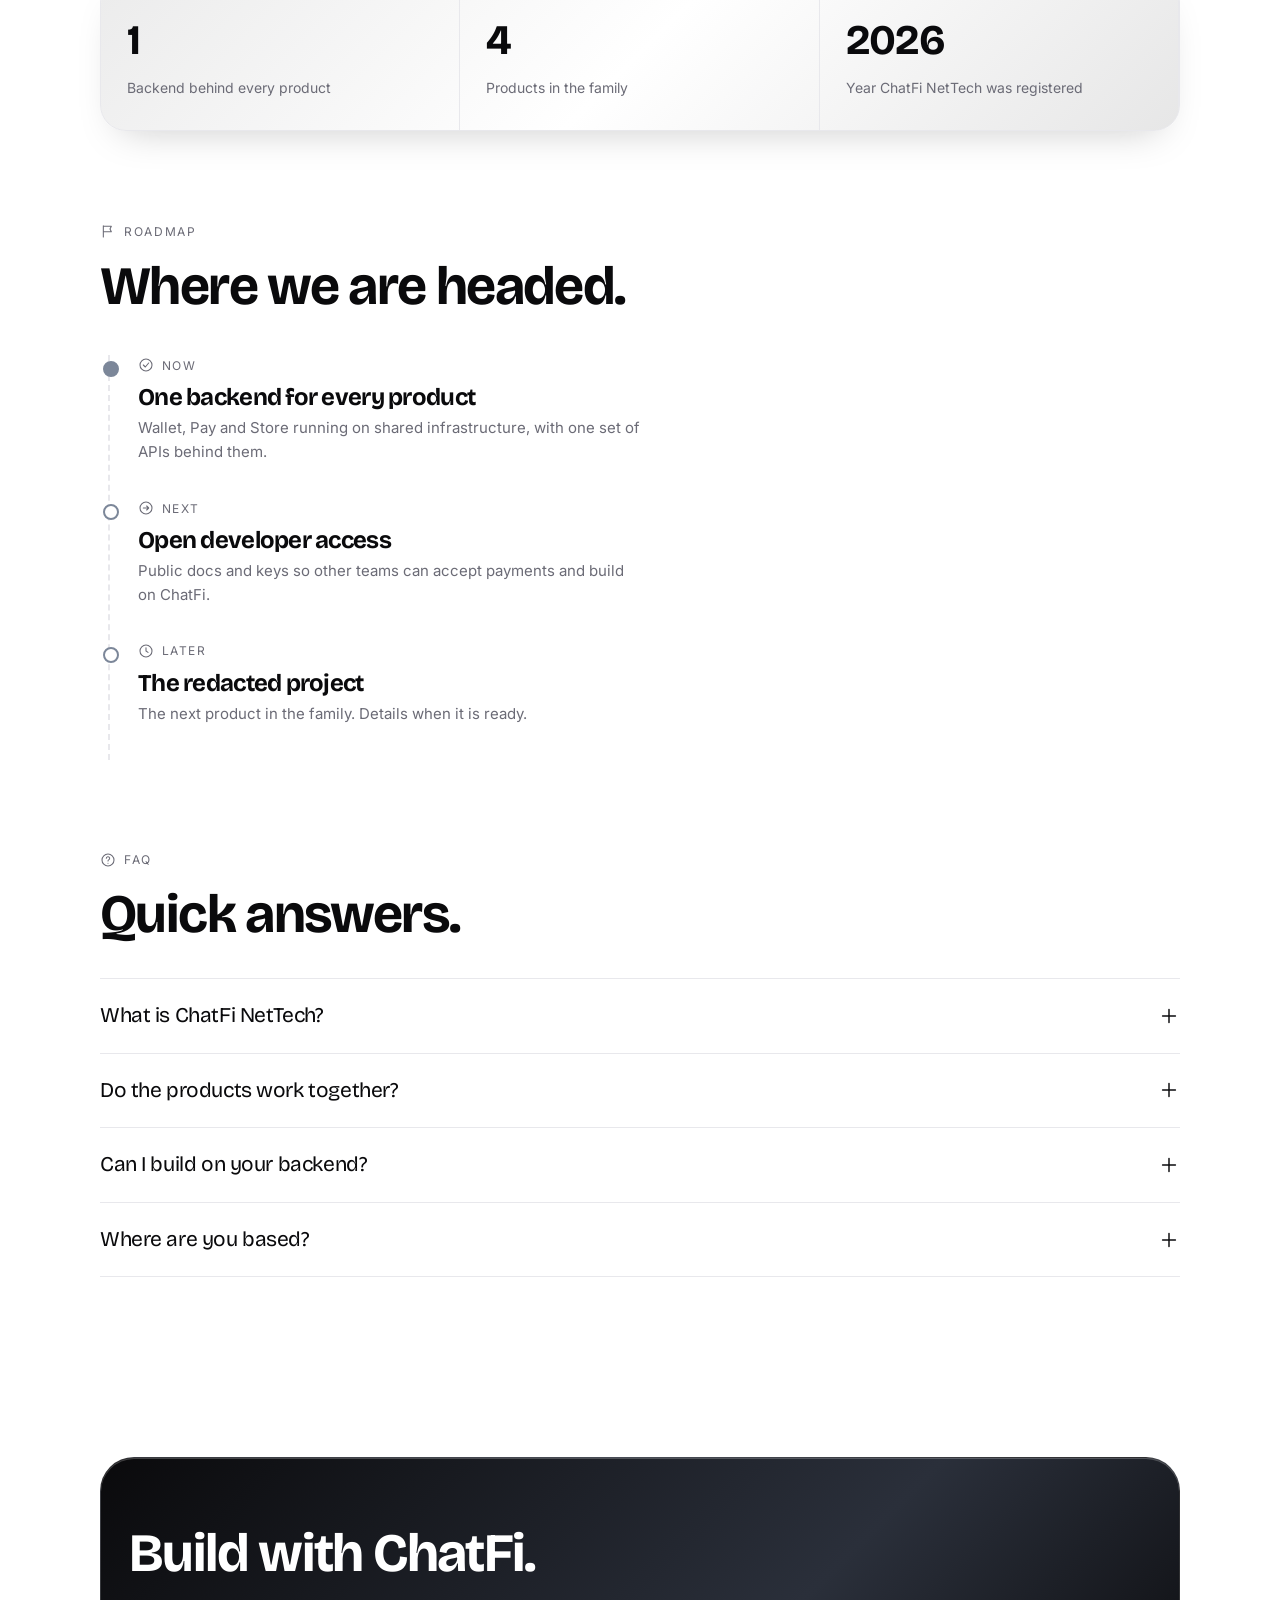
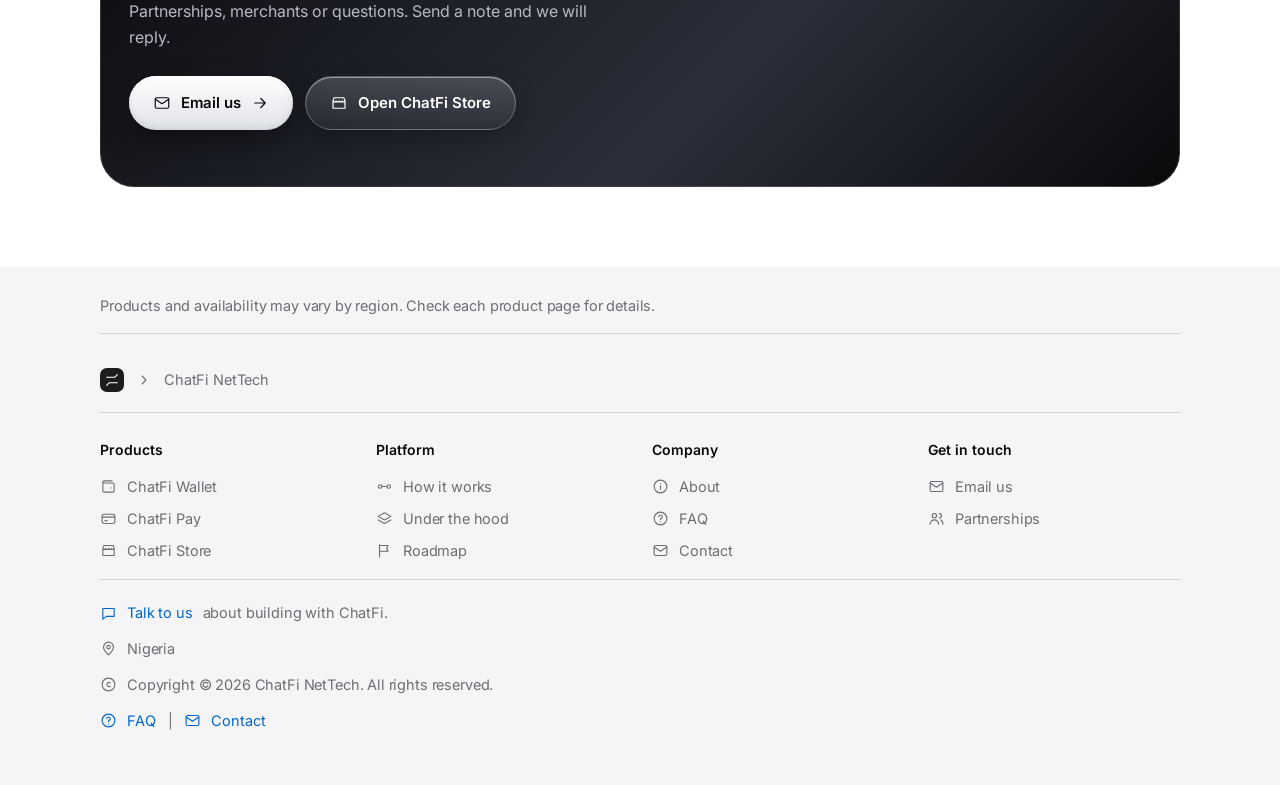
==== commit 21c11945: "Add How it works, Under the hood, About and FAQ pages" ====
--- a/index.html
+++ b/index.html
@@ -6,168 +6,9 @@
 <title>ChatFi NetTech</title>
 <link rel="preconnect" href="https://fonts.googleapis.com">
 <link rel="preconnect" href="https://fonts.gstatic.com" crossorigin>
-<link href="https://fonts.googleapis.com/css2?family=Bricolage+Grotesque:wght@500;700&family=Manrope:wght@400;500;600&display=swap" rel="stylesheet">
-<style>
-:root{--bg:#fff;--ink:#0a0a0c;--mute:#6b6b76;--line:#e8e8ec;--acc:#7c8799;box-sizing:border-box;padding-top:env(safe-area-inset-top,0px);padding-bottom:env(safe-area-inset-bottom,0px)}
-@media (prefers-color-scheme:dark){:root:not([data-theme="light"]){--bg:#0a0a0c;--ink:#f4f4f6;--mute:#9a9aa6;--line:#26262c}}
-:root[data-theme="dark"]{--bg:#0a0a0c;--ink:#f4f4f6;--mute:#9a9aa6;--line:#26262c}
-*{box-sizing:border-box;margin:0}
-html{scroll-behavior:smooth}
-body{background:var(--bg);color:var(--ink);font-family:Manrope,system-ui,sans-serif;line-height:1.6;-webkit-font-smoothing:antialiased;overflow-x:hidden}
-h1,h2,h3,.brand{font-family:'Bricolage Grotesque',Manrope,sans-serif;letter-spacing:-.03em;line-height:1.05}
-a{color:inherit;text-decoration:none}
-svg.i{width:22px;height:22px;fill:none;stroke:currentColor;stroke-width:1.6;stroke-linecap:round;stroke-linejoin:round;flex:none}
-.wrap{max-width:1120px;margin:0 auto;padding:0 20px}
-.hero{background:radial-gradient(120% 90% at 20% 0%,#3a3f4b 0%,#12121c 45%,#050507 100%);color:#fff;border-radius:0 0 36px 36px;position:relative;overflow:hidden;padding-bottom:40px}
-.hero::before,.hero::after{content:"";position:absolute;border-radius:50%;filter:blur(70px);opacity:.55;animation:drift 14s ease-in-out infinite alternate}
-.hero::before{width:380px;height:380px;background:#8e9bb3;top:-120px;right:-80px}
-.hero::after{width:300px;height:300px;background:#475569;bottom:-140px;left:-60px;animation-delay:-6s}
-@keyframes drift{to{transform:translate(-60px,50px) scale(1.15)}}
-.grid{position:absolute;inset:0;background-image:linear-gradient(rgba(255,255,255,.05) 1px,transparent 1px),linear-gradient(90deg,rgba(255,255,255,.05) 1px,transparent 1px);background-size:44px 44px;-webkit-mask-image:radial-gradient(70% 70% at 50% 30%,#000,transparent);mask-image:radial-gradient(70% 70% at 50% 30%,#000,transparent)}
-.hero .wrap{position:relative;z-index:2}
-nav{display:flex;align-items:center;justify-content:space-between;padding:20px 0}
-.brand{font-weight:700;font-size:20px;display:flex;align-items:center;gap:10px}
-.logo{width:32px;height:32px;border-radius:10px;background:#fff;color:#0a0a0c;display:grid;place-items:center}
-.logo svg{width:17px;height:17px}
-.links{display:flex;gap:26px;font-size:14px;color:#c9c9d4}
-.links a:hover{color:#fff}
-.pill{border:1px solid rgba(255,255,255,.28);padding:9px 18px;border-radius:99px;font-size:14px;font-weight:600;transition:.25s}
-.pill:hover{background:#fff;color:#0a0a0c}
-h1{font-size:clamp(42px,8.4vw,88px);font-weight:700;margin:130px 0 22px;max-width:15ch}
-h1 span{background:linear-gradient(90deg,#ffffff,#9aa4b6);-webkit-background-clip:text;background-clip:text;color:transparent}
-.lead{max-width:52ch;color:#b9b9c6;font-size:17px}
-.cta{display:flex;flex-wrap:wrap;gap:12px;margin-top:34px}
-.btn{display:inline-flex;align-items:center;gap:10px;padding:14px 24px;border-radius:99px;font-weight:600;font-size:15px;transition:.25s}
-.btn.w{background:#fff;color:#0a0a0c}.btn.w:hover{transform:translateY(-2px);box-shadow:0 10px 30px rgba(255,255,255,.3)}
-.btn.o{border:1px solid rgba(255,255,255,.3);color:#fff}.btn.o:hover{background:rgba(255,255,255,.1)}
-.btn svg{width:18px;height:18px}
-.ticker{overflow:hidden;border-block:1px solid var(--line);margin:56px 0 0;padding:16px 0;white-space:nowrap}
-.ticker div{display:inline-flex;gap:48px;animation:slide 28s linear infinite;font-family:'Bricolage Grotesque',sans-serif;font-size:20px;color:var(--mute)}
-.ticker span{display:inline-flex;align-items:center;gap:48px}
-.ticker span::after{content:"";width:6px;height:6px;border-radius:50%;background:var(--acc)}
-@keyframes slide{to{transform:translateX(-50%)}}
-section{padding:90px 0 0}
-.tag{font-size:12px;letter-spacing:.14em;text-transform:uppercase;color:var(--mute)}
-h2{font-size:clamp(32px,5.4vw,54px);margin:12px 0 16px;max-width:18ch}
-.sub{color:var(--mute);max-width:56ch}
-.cards{display:grid;gap:16px;margin-top:40px;grid-template-columns:repeat(auto-fit,minmax(250px,1fr))}
-.card{position:relative;background:#0b0b0e;color:#fff;border-radius:26px;padding:28px;min-height:400px;display:flex;flex-direction:column;overflow:hidden;border:1px solid #1d1d24;transition:transform .35s}
-.card:hover{transform:translateY(-6px)}
-.pat{position:absolute;inset:0;opacity:.9}
-.p1{background-image:radial-gradient(rgba(255,255,255,.14) 1.2px,transparent 1.3px);background-size:18px 18px}
-.p2{background-image:repeating-linear-gradient(135deg,rgba(255,255,255,.07) 0 1px,transparent 1px 14px)}
-.p3{background-image:repeating-radial-gradient(circle at 100% 100%,rgba(255,255,255,.09) 0 1px,transparent 1px 22px)}
-.card::after{content:"";position:absolute;inset:0;background:radial-gradient(260px circle at var(--x,50%) var(--y,0%),rgba(255,255,255,.16),transparent 65%);opacity:0;transition:opacity .3s}
-.card:hover::after{opacity:1}
-.card>*:not(.pat){position:relative;z-index:2}
-.ic{width:48px;height:48px;border-radius:14px;border:1px solid rgba(255,255,255,.18);display:grid;place-items:center;background:rgba(255,255,255,.05)}
-.card h3{font-size:28px;margin:auto 0 8px;padding-top:70px}
-.pur{font-size:12px;letter-spacing:.06em;text-transform:uppercase;color:#c7ced9;margin-bottom:10px}
-.p4{background-image:repeating-linear-gradient(0deg,rgba(255,255,255,.08) 0 2px,transparent 2px 16px)}
-.red{background:#d9d9e2;color:transparent;border-radius:3px;padding:0 3px;-webkit-user-select:none;user-select:none;transition:background .4s}
-.lock:hover .red{background:#ffffff}
-.lock .ic{border-color:#d9d9e2}
-.card p{color:#a9a9b6;font-size:15px}
-.more{display:inline-flex;align-items:center;gap:8px;margin-top:20px;font-weight:600;font-size:14px;color:#ffffff}
-.more svg{width:16px;height:16px;transition:transform .25s}.card:hover .more svg{transform:translateX(5px)}
-.stats{display:grid;grid-template-columns:repeat(auto-fit,minmax(200px,1fr));margin-top:40px;border:1px solid var(--line);border-radius:26px;overflow:hidden}
-.stat{padding:30px 26px;border-right:1px solid var(--line)}
-.stat b{display:block;font-family:'Bricolage Grotesque',sans-serif;font-size:42px;letter-spacing:-.03em}
-.stat span{color:var(--mute);font-size:14px}
-.band{margin-top:90px;background:linear-gradient(135deg,#0a0a0c,#2a2f3a 60%,#0a0a0c);color:#fff;border-radius:34px;padding:56px 28px;position:relative;overflow:hidden}
-.band h2{max-width:16ch}
-.band p{color:#b9b9c6;max-width:46ch}
-.band .cta{margin-top:26px}
-.rv{opacity:0;transform:translateY(24px);transition:opacity .8s,transform .8s}
-.rv.on{opacity:1;transform:none}
-
-.steps{display:grid;gap:16px;margin-top:40px;grid-template-columns:repeat(auto-fit,minmax(250px,1fr));counter-reset:s}
-.step{border:1px solid var(--line);border-radius:24px;padding:26px;position:relative;counter-increment:s}
-.step::before{content:"0" counter(s);font-family:'Bricolage Grotesque',sans-serif;font-size:14px;color:var(--mute)}
-.step h3{font-size:24px;margin:34px 0 8px}
-.step p{color:var(--mute);font-size:15px}
-.step:not(:last-child)::after{content:"";position:absolute;top:50%;right:-17px;width:18px;border-top:2px dashed var(--acc)}
-.dev{margin-top:40px;display:grid;gap:16px;grid-template-columns:repeat(auto-fit,minmax(280px,1fr))}
-.term{background:#0b0b0e;color:#d8d8e4;border-radius:26px;padding:26px;font-family:ui-monospace,Menlo,Consolas,monospace;font-size:13px;line-height:1.9;position:relative;overflow:hidden;border:1px solid #1d1d24}
-.term::before{content:"";position:absolute;inset:0;background-image:radial-gradient(rgba(255,255,255,.1) 1.2px,transparent 1.3px);background-size:18px 18px;-webkit-mask-image:linear-gradient(120deg,transparent 50%,#000);mask-image:linear-gradient(120deg,transparent 50%,#000)}
-.term>*{position:relative}
-.term .d{display:flex;gap:6px;margin-bottom:16px}.term .d i{width:9px;height:9px;border-radius:50%;background:#2c2c36}
-.term .k{color:#c7ced9}.term .g{color:#9aa4b6}.term .m{color:#6c6c7a}
-.feat{display:grid;grid-template-columns:1fr 1fr;gap:12px}
-.fi{border:1px solid var(--line);border-radius:20px;padding:20px}
-.fi svg{margin-bottom:26px}
-.fi b{display:block;font-family:'Bricolage Grotesque',sans-serif;font-size:18px;letter-spacing:-.02em;line-height:1.2;margin-bottom:6px}
-.fi span{color:var(--mute);font-size:13px;display:block;line-height:1.5}
-.road{margin-top:40px;border-left:2px dashed var(--line);margin-left:8px}
-.ri{position:relative;padding:0 0 34px 28px}
-.ri::before{content:"";position:absolute;left:-7px;top:6px;width:12px;height:12px;border-radius:50%;background:var(--bg);border:2px solid var(--acc)}
-.ri.now::before{background:var(--acc)}
-.ri small{font-size:12px;letter-spacing:.12em;text-transform:uppercase;color:var(--mute)}
-.ri h3{font-size:24px;margin:4px 0 6px}
-.ri p{color:var(--mute);max-width:56ch;font-size:15px}
-.faq{margin-top:34px;border-top:1px solid var(--line)}
-details{border-bottom:1px solid var(--line);padding:20px 0}
-summary{list-style:none;cursor:pointer;display:flex;justify-content:space-between;gap:16px;align-items:center;font-family:'Bricolage Grotesque',sans-serif;font-size:21px;letter-spacing:-.02em}
-summary::-webkit-details-marker{display:none}
-summary svg{transition:transform .3s}
-details[open] summary svg{transform:rotate(45deg)}
-details p{color:var(--mute);margin-top:12px;max-width:60ch;font-size:15px}
-@media(max-width:700px){.step:not(:last-child)::after{display:none}}
-
-.ft{--fbg:#f5f5f7;--ftx:#6e6e73;--fln:#d2d2d7;--flk:#0066cc;background:var(--fbg);color:var(--ftx);margin-top:80px;padding:28px 0 40px;font-size:14px;line-height:1.5}
-@media (prefers-color-scheme:dark){:root:not([data-theme="light"]) .ft{--fbg:#161618;--ftx:#a1a1a6;--fln:#2c2c30;--flk:#4da3ff}}
-:root[data-theme="dark"] .ft{--fbg:#161618;--ftx:#a1a1a6;--fln:#2c2c30;--flk:#4da3ff}
-.ft p{margin:0 0 14px}
-.ft .note{padding-bottom:16px;border-bottom:1px solid var(--fln)}
-.ft a{color:var(--ftx)}.ft a:hover{text-decoration:underline}
-.ft .fl a,.ft .fb a{color:var(--flk)}
-.crumb{display:flex;align-items:center;gap:12px;padding:20px 0;border-bottom:1px solid var(--fln);margin-bottom:0}
-.crumb .logo{width:24px;height:24px;border-radius:7px;background:#1d1d1f;color:#fff}.crumb .logo svg{width:13px;height:13px}
-.crumb svg.i{width:16px;height:16px}
-.fgrid{margin-bottom:22px}
-.fs{border-bottom:1px solid var(--fln);padding:0}
-.fs summary{font-family:Manrope,system-ui,sans-serif;font-size:14px;letter-spacing:0;padding:16px 0;color:var(--ftx)}
-.fs summary svg{width:18px;height:18px}
-.fs[open] summary svg{transform:rotate(180deg)}
-.fs div{display:flex;flex-direction:column;gap:10px;padding:0 0 18px}
-.fb{display:flex;gap:12px}
-@media(min-width:800px){.fgrid{display:grid;grid-template-columns:repeat(4,1fr);gap:24px;border-bottom:1px solid var(--fln);padding-top:10px}.fs{border:0}.fs summary{pointer-events:none;color:var(--ink);font-weight:600}.fs summary svg{display:none}}
-
-nav{background:rgba(255,255,255,.07);-webkit-backdrop-filter:blur(18px) saturate(140%);backdrop-filter:blur(18px) saturate(140%);border:1px solid rgba(255,255,255,.16);border-radius:99px;padding:10px 10px 10px 16px;margin-top:16px;box-shadow:inset 0 1px 0 rgba(255,255,255,.3),0 10px 30px rgba(0,0,0,.25)}
-.pill,.btn.o{background:linear-gradient(180deg,rgba(255,255,255,.18),rgba(255,255,255,.05));-webkit-backdrop-filter:blur(16px);backdrop-filter:blur(16px);border:1px solid rgba(255,255,255,.24);color:#fff!important;-webkit-text-fill-color:#fff;box-shadow:inset 0 1px 0 rgba(255,255,255,.45),0 8px 24px rgba(0,0,0,.28)}
-.pill:hover,.btn.o:hover{background:linear-gradient(180deg,rgba(255,255,255,.3),rgba(255,255,255,.1));color:#fff}
-.btn{position:relative;overflow:hidden}
-.btn.w{background:linear-gradient(180deg,#fff,#dfe2e8);box-shadow:inset 0 1px 0 #fff,inset 0 -2px 6px rgba(0,0,0,.08),0 12px 32px rgba(0,0,0,.4)}
-.btn.w::after{content:"";position:absolute;top:0;left:-70%;width:45%;height:100%;background:linear-gradient(100deg,transparent,rgba(255,255,255,.9),transparent);transform:skewX(-20deg);transition:left .7s}
-.btn.w:hover::after{left:130%}
-.ic{background:linear-gradient(145deg,rgba(255,255,255,.2),rgba(255,255,255,.03));-webkit-backdrop-filter:blur(10px);backdrop-filter:blur(10px);border:1px solid rgba(255,255,255,.22);box-shadow:inset 0 1px 0 rgba(255,255,255,.4),0 8px 20px rgba(0,0,0,.35)}
-.card{box-shadow:inset 0 1px 0 rgba(255,255,255,.14),0 24px 50px -24px rgba(0,0,0,.6)}
-.card::before{content:"";position:absolute;inset:0;border-radius:inherit;background:linear-gradient(160deg,rgba(255,255,255,.1),transparent 38%);pointer-events:none;z-index:1}
-.step,.fi{background:linear-gradient(180deg,var(--bg),color-mix(in srgb,var(--bg) 93%,var(--ink)));box-shadow:inset 0 1px 0 rgba(255,255,255,.8),0 14px 34px -18px rgba(10,10,12,.22)}
-.stats{background:linear-gradient(135deg,color-mix(in srgb,var(--bg) 92%,var(--ink)),var(--bg) 50%,color-mix(in srgb,var(--bg) 90%,var(--ink)));box-shadow:inset 0 1px 0 rgba(255,255,255,.8),0 18px 40px -22px rgba(10,10,12,.25)}
-.band{border:1px solid rgba(255,255,255,.14);box-shadow:inset 0 1px 0 rgba(255,255,255,.22)}
-.hero .grid{opacity:.8}
-.hero h1 span{filter:drop-shadow(0 6px 24px rgba(255,255,255,.18))}
-
-.tag,.ri small{display:inline-flex;align-items:center;gap:8px}
-.tag svg,.ri small svg{width:16px;height:16px}
-.pill{display:inline-flex;align-items:center;gap:8px}
-.pill svg{width:16px;height:16px}
-.si{display:grid;place-items:center;width:46px;height:46px;border-radius:14px;margin-top:26px;border:1px solid var(--line);background:linear-gradient(145deg,#2a2f3a,#0b0b0e);color:#fff;box-shadow:inset 0 1px 0 rgba(255,255,255,.25)}
-.step h3{margin-top:18px}
-.hero .ticker{margin:110px 0 0;border-color:rgba(255,255,255,.16)}
-.hero .ticker div{color:#b3bac8}
-.hero .ticker span::after{background:#c7ced9}
-
-.ft a{display:inline-flex;align-items:center;gap:10px}
-.ft a svg.i,.ft .ir>svg.i{width:17px;height:17px;flex:none}
-.ft .ir{display:flex;align-items:center;gap:10px}
-.fs .sl{display:inline-flex;align-items:center;gap:12px}
-.fs .sl svg{width:19px;height:19px}
-.fs summary>svg{width:18px;height:18px}
-@media(max-width:700px){.links{display:none}.stat{border-right:0;border-bottom:1px solid var(--line)}}
-@media(prefers-reduced-motion:reduce){*{animation:none!important;transition:none!important}.rv{opacity:1;transform:none}}
-</style>
+<link href="https://fonts.googleapis.com/css2?family=Bricolage+Grotesque:wght@500;700&family=Inter:wght@400;500;600&display=swap" rel="stylesheet">
+<link rel="stylesheet" href="style.css">
+<link rel="stylesheet" href="pages.css">
 </head>
 <body>
 <header class="hero">
@@ -175,7 +16,7 @@
 <div class="wrap">
 <nav>
 <a class="brand" href="#"><span class="logo"><svg class="i" viewBox="0 0 24 24"><path d="M4 8h12l4-4M20 16H8l-4 4"/></svg></span>ChatFi NetTech</a>
-<div class="links"><a href="#products">Products</a><a href="#how">How it works</a><a href="#stack">Developers</a><a href="#about">Company</a><a href="#faq">FAQ</a><a href="#contact">Contact</a></div>
+<div class="links"><a href="#products">Products</a><a href="how-it-works.html">How it works</a><a href="under-the-hood.html">Developers</a><a href="about.html">Company</a><a href="faq.html">FAQ</a><a href="#contact">Contact</a></div>
 <a class="pill" href="#contact"><svg class="i" viewBox="0 0 24 24"><path d="M4 5h16v11H9l-5 4V5z"/></svg>Get in touch</a>
 </nav>
 <h1>The backend parent for <span>everything tech.</span></h1>
@@ -292,14 +133,14 @@
 <div class="crumb"><span class="logo"><svg class="i" viewBox="0 0 24 24"><path d="M4 8h12l4-4M20 16H8l-4 4"/></svg></span><svg class="i" viewBox="0 0 24 24"><path d="M9 6l6 6-6 6"/></svg><span>ChatFi NetTech</span></div>
 <div class="fgrid">
 <details class="fs"><summary><span class="sl"><svg class="i" viewBox="0 0 24 24"><rect x="4" y="4" width="7" height="7" rx="1.5"/><rect x="13" y="4" width="7" height="7" rx="1.5"/><rect x="4" y="13" width="7" height="7" rx="1.5"/><rect x="13" y="13" width="7" height="7" rx="1.5"/></svg>Products</span><svg class="i" viewBox="0 0 24 24"><path d="M6 9l6 6 6-6"/></svg></summary><div><a href="#products"><svg class="i" viewBox="0 0 24 24"><path d="M4 7h14a2 2 0 0 1 2 2v9a2 2 0 0 1-2 2H6a2 2 0 0 1-2-2V7zm0 0V6a2 2 0 0 1 2-2h11M16 14h.01"/></svg>ChatFi Wallet</a><a href="https://pay.chatfi.pro"><svg class="i" viewBox="0 0 24 24"><rect x="3" y="6" width="18" height="13" rx="3"/><path d="M3 10h18M7 15h3"/></svg>ChatFi Pay</a><a href="https://chatfi.shop"><svg class="i" viewBox="0 0 24 24"><path d="M4 9l1.5-4h13L20 9M4 9v10h16V9M4 9c0 2 4 2 4 0 0 2 4 2 4 0 0 2 4 2 4 0 0 2 4 2 4 0"/></svg>ChatFi Store</a></div></details>
-<details class="fs"><summary><span class="sl"><svg class="i" viewBox="0 0 24 24"><path d="M12 4l9 5-9 5-9-5 9-5zM3 14l9 5 9-5"/></svg>Platform</span><svg class="i" viewBox="0 0 24 24"><path d="M6 9l6 6 6-6"/></svg></summary><div><a href="#how"><svg class="i" viewBox="0 0 24 24"><circle cx="6" cy="12" r="2.5"/><circle cx="18" cy="12" r="2.5"/><path d="M8.5 12h7"/></svg>How it works</a><a href="#stack"><svg class="i" viewBox="0 0 24 24"><path d="M12 4l9 5-9 5-9-5 9-5zM3 14l9 5 9-5"/></svg>Under the hood</a><a href="#roadmap"><svg class="i" viewBox="0 0 24 24"><path d="M5 21V4M5 5h12l-2 4 2 4H5"/></svg>Roadmap</a></div></details>
-<details class="fs"><summary><span class="sl"><svg class="i" viewBox="0 0 24 24"><path d="M5 20V5h9v15M14 9h5v11M3 20h18M8 9h3M8 13h3"/></svg>Company</span><svg class="i" viewBox="0 0 24 24"><path d="M6 9l6 6 6-6"/></svg></summary><div><a href="#about"><svg class="i" viewBox="0 0 24 24"><circle cx="12" cy="12" r="9"/><path d="M12 11v5M12 8h.01"/></svg>About</a><a href="#faq"><svg class="i" viewBox="0 0 24 24"><circle cx="12" cy="12" r="9"/><path d="M9.5 9.5a2.5 2.5 0 1 1 3.5 2.3c-.7.4-1 .9-1 1.7M12 17h.01"/></svg>FAQ</a><a href="#contact"><svg class="i" viewBox="0 0 24 24"><rect x="3" y="5" width="18" height="14" rx="2"/><path d="M3 7l9 6 9-6"/></svg>Contact</a></div></details>
+<details class="fs"><summary><span class="sl"><svg class="i" viewBox="0 0 24 24"><path d="M12 4l9 5-9 5-9-5 9-5zM3 14l9 5 9-5"/></svg>Platform</span><svg class="i" viewBox="0 0 24 24"><path d="M6 9l6 6 6-6"/></svg></summary><div><a href="how-it-works.html"><svg class="i" viewBox="0 0 24 24"><circle cx="6" cy="12" r="2.5"/><circle cx="18" cy="12" r="2.5"/><path d="M8.5 12h7"/></svg>How it works</a><a href="under-the-hood.html"><svg class="i" viewBox="0 0 24 24"><path d="M12 4l9 5-9 5-9-5 9-5zM3 14l9 5 9-5"/></svg>Under the hood</a><a href="#roadmap"><svg class="i" viewBox="0 0 24 24"><path d="M5 21V4M5 5h12l-2 4 2 4H5"/></svg>Roadmap</a></div></details>
+<details class="fs"><summary><span class="sl"><svg class="i" viewBox="0 0 24 24"><path d="M5 20V5h9v15M14 9h5v11M3 20h18M8 9h3M8 13h3"/></svg>Company</span><svg class="i" viewBox="0 0 24 24"><path d="M6 9l6 6 6-6"/></svg></summary><div><a href="about.html"><svg class="i" viewBox="0 0 24 24"><circle cx="12" cy="12" r="9"/><path d="M12 11v5M12 8h.01"/></svg>About</a><a href="faq.html"><svg class="i" viewBox="0 0 24 24"><circle cx="12" cy="12" r="9"/><path d="M9.5 9.5a2.5 2.5 0 1 1 3.5 2.3c-.7.4-1 .9-1 1.7M12 17h.01"/></svg>FAQ</a><a href="#contact"><svg class="i" viewBox="0 0 24 24"><rect x="3" y="5" width="18" height="14" rx="2"/><path d="M3 7l9 6 9-6"/></svg>Contact</a></div></details>
 <details class="fs"><summary><span class="sl"><svg class="i" viewBox="0 0 24 24"><path d="M4 5h16v11H9l-5 4V5z"/></svg>Get in touch</span><svg class="i" viewBox="0 0 24 24"><path d="M6 9l6 6 6-6"/></svg></summary><div><a href="mailto:adelekesamuel917@gmail.com"><svg class="i" viewBox="0 0 24 24"><rect x="3" y="5" width="18" height="14" rx="2"/><path d="M3 7l9 6 9-6"/></svg>Email us</a><a href="#contact"><svg class="i" viewBox="0 0 24 24"><circle cx="9" cy="8" r="3"/><path d="M3 20c0-3.5 3-6 6-6s6 2.5 6 6M16 5a3 3 0 0 1 0 6M18 14c2 .8 3 3 3 6"/></svg>Partnerships</a></div></details>
 </div>
 <p class="fl ir"><a href="#contact"><svg class="i" viewBox="0 0 24 24"><path d="M4 5h16v11H9l-5 4V5z"/></svg>Talk to us</a><span> about building with ChatFi.</span></p>
 <p class="ir"><svg class="i" viewBox="0 0 24 24"><path d="M12 21s7-6.2 7-11a7 7 0 1 0-14 0c0 4.8 7 11 7 11z"/><circle cx="12" cy="10" r="2.5"/></svg>Nigeria</p>
 <p class="ir"><svg class="i" viewBox="0 0 24 24"><circle cx="12" cy="12" r="9"/><path d="M14.5 9.5a3 3 0 1 0 0 5"/></svg>Copyright © 2026 ChatFi NetTech. All rights reserved.</p>
-<p class="fb"><a href="#faq"><svg class="i" viewBox="0 0 24 24"><circle cx="12" cy="12" r="9"/><path d="M9.5 9.5a2.5 2.5 0 1 1 3.5 2.3c-.7.4-1 .9-1 1.7M12 17h.01"/></svg>FAQ</a><span>|</span><a href="#contact"><svg class="i" viewBox="0 0 24 24"><rect x="3" y="5" width="18" height="14" rx="2"/><path d="M3 7l9 6 9-6"/></svg>Contact</a></p>
+<p class="fb"><a href="faq.html"><svg class="i" viewBox="0 0 24 24"><circle cx="12" cy="12" r="9"/><path d="M9.5 9.5a2.5 2.5 0 1 1 3.5 2.3c-.7.4-1 .9-1 1.7M12 17h.01"/></svg>FAQ</a><span>|</span><a href="#contact"><svg class="i" viewBox="0 0 24 24"><rect x="3" y="5" width="18" height="14" rx="2"/><path d="M3 7l9 6 9-6"/></svg>Contact</a></p>
 </div></footer>
 <script>
 if(matchMedia('(min-width:800px)').matches)document.querySelectorAll('.fs').forEach(function(d){d.open=true});
--- a/style.css
+++ b/style.css
@@ -0,0 +1,159 @@
+:root{--bg:#fff;--ink:#0a0a0c;--mute:#6b6b76;--line:#e8e8ec;--acc:#7c8799;box-sizing:border-box;padding-top:env(safe-area-inset-top,0px);padding-bottom:env(safe-area-inset-bottom,0px)}
+@media (prefers-color-scheme:dark){:root:not([data-theme="light"]){--bg:#0a0a0c;--ink:#f4f4f6;--mute:#9a9aa6;--line:#26262c}}
+:root[data-theme="dark"]{--bg:#0a0a0c;--ink:#f4f4f6;--mute:#9a9aa6;--line:#26262c}
+*{box-sizing:border-box;margin:0}
+html{scroll-behavior:smooth}
+body{background:var(--bg);color:var(--ink);font-family:Manrope,system-ui,sans-serif;line-height:1.6;-webkit-font-smoothing:antialiased;overflow-x:hidden}
+h1,h2,h3,.brand{font-family:'Bricolage Grotesque',Manrope,sans-serif;letter-spacing:-.03em;line-height:1.05}
+a{color:inherit;text-decoration:none}
+svg.i{width:22px;height:22px;fill:none;stroke:currentColor;stroke-width:1.6;stroke-linecap:round;stroke-linejoin:round;flex:none}
+.wrap{max-width:1120px;margin:0 auto;padding:0 20px}
+.hero{background:radial-gradient(120% 90% at 20% 0%,#3a3f4b 0%,#12121c 45%,#050507 100%);color:#fff;border-radius:0 0 36px 36px;position:relative;overflow:hidden;padding-bottom:40px}
+.hero::before,.hero::after{content:"";position:absolute;border-radius:50%;filter:blur(70px);opacity:.55;animation:drift 14s ease-in-out infinite alternate}
+.hero::before{width:380px;height:380px;background:#8e9bb3;top:-120px;right:-80px}
+.hero::after{width:300px;height:300px;background:#475569;bottom:-140px;left:-60px;animation-delay:-6s}
+@keyframes drift{to{transform:translate(-60px,50px) scale(1.15)}}
+.grid{position:absolute;inset:0;background-image:linear-gradient(rgba(255,255,255,.05) 1px,transparent 1px),linear-gradient(90deg,rgba(255,255,255,.05) 1px,transparent 1px);background-size:44px 44px;-webkit-mask-image:radial-gradient(70% 70% at 50% 30%,#000,transparent);mask-image:radial-gradient(70% 70% at 50% 30%,#000,transparent)}
+.hero .wrap{position:relative;z-index:2}
+nav{display:flex;align-items:center;justify-content:space-between;padding:20px 0}
+.brand{font-weight:700;font-size:20px;display:flex;align-items:center;gap:10px}
+.logo{width:32px;height:32px;border-radius:10px;background:#fff;color:#0a0a0c;display:grid;place-items:center}
+.logo svg{width:17px;height:17px}
+.links{display:flex;gap:26px;font-size:14px;color:#c9c9d4}
+.links a:hover{color:#fff}
+.pill{border:1px solid rgba(255,255,255,.28);padding:9px 18px;border-radius:99px;font-size:14px;font-weight:600;transition:.25s}
+.pill:hover{background:#fff;color:#0a0a0c}
+h1{font-size:clamp(42px,8.4vw,88px);font-weight:700;margin:130px 0 22px;max-width:15ch}
+h1 span{background:linear-gradient(90deg,#ffffff,#9aa4b6);-webkit-background-clip:text;background-clip:text;color:transparent}
+.lead{max-width:52ch;color:#b9b9c6;font-size:17px}
+.cta{display:flex;flex-wrap:wrap;gap:12px;margin-top:34px}
+.btn{display:inline-flex;align-items:center;gap:10px;padding:14px 24px;border-radius:99px;font-weight:600;font-size:15px;transition:.25s}
+.btn.w{background:#fff;color:#0a0a0c}.btn.w:hover{transform:translateY(-2px);box-shadow:0 10px 30px rgba(255,255,255,.3)}
+.btn.o{border:1px solid rgba(255,255,255,.3);color:#fff}.btn.o:hover{background:rgba(255,255,255,.1)}
+.btn svg{width:18px;height:18px}
+.ticker{overflow:hidden;border-block:1px solid var(--line);margin:56px 0 0;padding:16px 0;white-space:nowrap}
+.ticker div{display:inline-flex;gap:48px;animation:slide 28s linear infinite;font-family:'Bricolage Grotesque',sans-serif;font-size:20px;color:var(--mute)}
+.ticker span{display:inline-flex;align-items:center;gap:48px}
+.ticker span::after{content:"";width:6px;height:6px;border-radius:50%;background:var(--acc)}
+@keyframes slide{to{transform:translateX(-50%)}}
+section{padding:90px 0 0}
+.tag{font-size:12px;letter-spacing:.14em;text-transform:uppercase;color:var(--mute)}
+h2{font-size:clamp(32px,5.4vw,54px);margin:12px 0 16px;max-width:18ch}
+.sub{color:var(--mute);max-width:56ch}
+.cards{display:grid;gap:16px;margin-top:40px;grid-template-columns:repeat(auto-fit,minmax(250px,1fr))}
+.card{position:relative;background:#0b0b0e;color:#fff;border-radius:26px;padding:28px;min-height:400px;display:flex;flex-direction:column;overflow:hidden;border:1px solid #1d1d24;transition:transform .35s}
+.card:hover{transform:translateY(-6px)}
+.pat{position:absolute;inset:0;opacity:.9}
+.p1{background-image:radial-gradient(rgba(255,255,255,.14) 1.2px,transparent 1.3px);background-size:18px 18px}
+.p2{background-image:repeating-linear-gradient(135deg,rgba(255,255,255,.07) 0 1px,transparent 1px 14px)}
+.p3{background-image:repeating-radial-gradient(circle at 100% 100%,rgba(255,255,255,.09) 0 1px,transparent 1px 22px)}
+.card::after{content:"";position:absolute;inset:0;background:radial-gradient(260px circle at var(--x,50%) var(--y,0%),rgba(255,255,255,.16),transparent 65%);opacity:0;transition:opacity .3s}
+.card:hover::after{opacity:1}
+.card>*:not(.pat){position:relative;z-index:2}
+.ic{width:48px;height:48px;border-radius:14px;border:1px solid rgba(255,255,255,.18);display:grid;place-items:center;background:rgba(255,255,255,.05)}
+.card h3{font-size:28px;margin:auto 0 8px;padding-top:70px}
+.pur{font-size:12px;letter-spacing:.06em;text-transform:uppercase;color:#c7ced9;margin-bottom:10px}
+.p4{background-image:repeating-linear-gradient(0deg,rgba(255,255,255,.08) 0 2px,transparent 2px 16px)}
+.red{background:#d9d9e2;color:transparent;border-radius:3px;padding:0 3px;-webkit-user-select:none;user-select:none;transition:background .4s}
+.lock:hover .red{background:#ffffff}
+.lock .ic{border-color:#d9d9e2}
+.card p{color:#a9a9b6;font-size:15px}
+.more{display:inline-flex;align-items:center;gap:8px;margin-top:20px;font-weight:600;font-size:14px;color:#ffffff}
+.more svg{width:16px;height:16px;transition:transform .25s}.card:hover .more svg{transform:translateX(5px)}
+.stats{display:grid;grid-template-columns:repeat(auto-fit,minmax(200px,1fr));margin-top:40px;border:1px solid var(--line);border-radius:26px;overflow:hidden}
+.stat{padding:30px 26px;border-right:1px solid var(--line)}
+.stat b{display:block;font-family:'Bricolage Grotesque',sans-serif;font-size:42px;letter-spacing:-.03em}
+.stat span{color:var(--mute);font-size:14px}
+.band{margin-top:90px;background:linear-gradient(135deg,#0a0a0c,#2a2f3a 60%,#0a0a0c);color:#fff;border-radius:34px;padding:56px 28px;position:relative;overflow:hidden}
+.band h2{max-width:16ch}
+.band p{color:#b9b9c6;max-width:46ch}
+.band .cta{margin-top:26px}
+.rv{opacity:0;transform:translateY(24px);transition:opacity .8s,transform .8s}
+.rv.on{opacity:1;transform:none}
+
+.steps{display:grid;gap:16px;margin-top:40px;grid-template-columns:repeat(auto-fit,minmax(250px,1fr));counter-reset:s}
+.step{border:1px solid var(--line);border-radius:24px;padding:26px;position:relative;counter-increment:s}
+.step::before{content:"0" counter(s);font-family:'Bricolage Grotesque',sans-serif;font-size:14px;color:var(--mute)}
+.step h3{font-size:24px;margin:34px 0 8px}
+.step p{color:var(--mute);font-size:15px}
+.step:not(:last-child)::after{content:"";position:absolute;top:50%;right:-17px;width:18px;border-top:2px dashed var(--acc)}
+.dev{margin-top:40px;display:grid;gap:16px;grid-template-columns:repeat(auto-fit,minmax(280px,1fr))}
+.term{background:#0b0b0e;color:#d8d8e4;border-radius:26px;padding:26px;font-family:ui-monospace,Menlo,Consolas,monospace;font-size:13px;line-height:1.9;position:relative;overflow:hidden;border:1px solid #1d1d24}
+.term::before{content:"";position:absolute;inset:0;background-image:radial-gradient(rgba(255,255,255,.1) 1.2px,transparent 1.3px);background-size:18px 18px;-webkit-mask-image:linear-gradient(120deg,transparent 50%,#000);mask-image:linear-gradient(120deg,transparent 50%,#000)}
+.term>*{position:relative}
+.term .d{display:flex;gap:6px;margin-bottom:16px}.term .d i{width:9px;height:9px;border-radius:50%;background:#2c2c36}
+.term .k{color:#c7ced9}.term .g{color:#9aa4b6}.term .m{color:#6c6c7a}
+.feat{display:grid;grid-template-columns:1fr 1fr;gap:12px}
+.fi{border:1px solid var(--line);border-radius:20px;padding:20px}
+.fi svg{margin-bottom:26px}
+.fi b{display:block;font-family:'Bricolage Grotesque',sans-serif;font-size:18px;letter-spacing:-.02em;line-height:1.2;margin-bottom:6px}
+.fi span{color:var(--mute);font-size:13px;display:block;line-height:1.5}
+.road{margin-top:40px;border-left:2px dashed var(--line);margin-left:8px}
+.ri{position:relative;padding:0 0 34px 28px}
+.ri::before{content:"";position:absolute;left:-7px;top:6px;width:12px;height:12px;border-radius:50%;background:var(--bg);border:2px solid var(--acc)}
+.ri.now::before{background:var(--acc)}
+.ri small{font-size:12px;letter-spacing:.12em;text-transform:uppercase;color:var(--mute)}
+.ri h3{font-size:24px;margin:4px 0 6px}
+.ri p{color:var(--mute);max-width:56ch;font-size:15px}
+.faq{margin-top:34px;border-top:1px solid var(--line)}
+details{border-bottom:1px solid var(--line);padding:20px 0}
+summary{list-style:none;cursor:pointer;display:flex;justify-content:space-between;gap:16px;align-items:center;font-family:'Bricolage Grotesque',sans-serif;font-size:21px;letter-spacing:-.02em}
+summary::-webkit-details-marker{display:none}
+summary svg{transition:transform .3s}
+details[open] summary svg{transform:rotate(45deg)}
+details p{color:var(--mute);margin-top:12px;max-width:60ch;font-size:15px}
+@media(max-width:700px){.step:not(:last-child)::after{display:none}}
+
+.ft{--fbg:#f5f5f7;--ftx:#6e6e73;--fln:#d2d2d7;--flk:#0066cc;background:var(--fbg);color:var(--ftx);margin-top:80px;padding:28px 0 40px;font-size:14px;line-height:1.5}
+@media (prefers-color-scheme:dark){:root:not([data-theme="light"]) .ft{--fbg:#161618;--ftx:#a1a1a6;--fln:#2c2c30;--flk:#4da3ff}}
+:root[data-theme="dark"] .ft{--fbg:#161618;--ftx:#a1a1a6;--fln:#2c2c30;--flk:#4da3ff}
+.ft p{margin:0 0 14px}
+.ft .note{padding-bottom:16px;border-bottom:1px solid var(--fln)}
+.ft a{color:var(--ftx)}.ft a:hover{text-decoration:underline}
+.ft .fl a,.ft .fb a{color:var(--flk)}
+.crumb{display:flex;align-items:center;gap:12px;padding:20px 0;border-bottom:1px solid var(--fln);margin-bottom:0}
+.crumb .logo{width:24px;height:24px;border-radius:7px;background:#1d1d1f;color:#fff}.crumb .logo svg{width:13px;height:13px}
+.crumb svg.i{width:16px;height:16px}
+.fgrid{margin-bottom:22px}
+.fs{border-bottom:1px solid var(--fln);padding:0}
+.fs summary{font-family:Manrope,system-ui,sans-serif;font-size:14px;letter-spacing:0;padding:16px 0;color:var(--ftx)}
+.fs summary svg{width:18px;height:18px}
+.fs[open] summary svg{transform:rotate(180deg)}
+.fs div{display:flex;flex-direction:column;gap:10px;padding:0 0 18px}
+.fb{display:flex;gap:12px}
+@media(min-width:800px){.fgrid{display:grid;grid-template-columns:repeat(4,1fr);gap:24px;border-bottom:1px solid var(--fln);padding-top:10px}.fs{border:0}.fs summary{pointer-events:none;color:var(--ink);font-weight:600}.fs summary svg{display:none}}
+
+nav{background:rgba(255,255,255,.07);-webkit-backdrop-filter:blur(18px) saturate(140%);backdrop-filter:blur(18px) saturate(140%);border:1px solid rgba(255,255,255,.16);border-radius:99px;padding:10px 10px 10px 16px;margin-top:16px;box-shadow:inset 0 1px 0 rgba(255,255,255,.3),0 10px 30px rgba(0,0,0,.25)}
+.pill,.btn.o{background:linear-gradient(180deg,rgba(255,255,255,.18),rgba(255,255,255,.05));-webkit-backdrop-filter:blur(16px);backdrop-filter:blur(16px);border:1px solid rgba(255,255,255,.24);color:#fff!important;-webkit-text-fill-color:#fff;box-shadow:inset 0 1px 0 rgba(255,255,255,.45),0 8px 24px rgba(0,0,0,.28)}
+.pill:hover,.btn.o:hover{background:linear-gradient(180deg,rgba(255,255,255,.3),rgba(255,255,255,.1));color:#fff}
+.btn{position:relative;overflow:hidden}
+.btn.w{background:linear-gradient(180deg,#fff,#dfe2e8);box-shadow:inset 0 1px 0 #fff,inset 0 -2px 6px rgba(0,0,0,.08),0 12px 32px rgba(0,0,0,.4)}
+.btn.w::after{content:"";position:absolute;top:0;left:-70%;width:45%;height:100%;background:linear-gradient(100deg,transparent,rgba(255,255,255,.9),transparent);transform:skewX(-20deg);transition:left .7s}
+.btn.w:hover::after{left:130%}
+.ic{background:linear-gradient(145deg,rgba(255,255,255,.2),rgba(255,255,255,.03));-webkit-backdrop-filter:blur(10px);backdrop-filter:blur(10px);border:1px solid rgba(255,255,255,.22);box-shadow:inset 0 1px 0 rgba(255,255,255,.4),0 8px 20px rgba(0,0,0,.35)}
+.card{box-shadow:inset 0 1px 0 rgba(255,255,255,.14),0 24px 50px -24px rgba(0,0,0,.6)}
+.card::before{content:"";position:absolute;inset:0;border-radius:inherit;background:linear-gradient(160deg,rgba(255,255,255,.1),transparent 38%);pointer-events:none;z-index:1}
+.step,.fi{background:linear-gradient(180deg,var(--bg),color-mix(in srgb,var(--bg) 93%,var(--ink)));box-shadow:inset 0 1px 0 rgba(255,255,255,.8),0 14px 34px -18px rgba(10,10,12,.22)}
+.stats{background:linear-gradient(135deg,color-mix(in srgb,var(--bg) 92%,var(--ink)),var(--bg) 50%,color-mix(in srgb,var(--bg) 90%,var(--ink)));box-shadow:inset 0 1px 0 rgba(255,255,255,.8),0 18px 40px -22px rgba(10,10,12,.25)}
+.band{border:1px solid rgba(255,255,255,.14);box-shadow:inset 0 1px 0 rgba(255,255,255,.22)}
+.hero .grid{opacity:.8}
+.hero h1 span{filter:drop-shadow(0 6px 24px rgba(255,255,255,.18))}
+
+.tag,.ri small{display:inline-flex;align-items:center;gap:8px}
+.tag svg,.ri small svg{width:16px;height:16px}
+.pill{display:inline-flex;align-items:center;gap:8px}
+.pill svg{width:16px;height:16px}
+.si{display:grid;place-items:center;width:46px;height:46px;border-radius:14px;margin-top:26px;border:1px solid var(--line);background:linear-gradient(145deg,#2a2f3a,#0b0b0e);color:#fff;box-shadow:inset 0 1px 0 rgba(255,255,255,.25)}
+.step h3{margin-top:18px}
+.hero .ticker{margin:110px 0 0;border-color:rgba(255,255,255,.16)}
+.hero .ticker div{color:#b3bac8}
+.hero .ticker span::after{background:#c7ced9}
+
+.ft a{display:inline-flex;align-items:center;gap:10px}
+.ft a svg.i,.ft .ir>svg.i{width:17px;height:17px;flex:none}
+.ft .ir{display:flex;align-items:center;gap:10px}
+.fs .sl{display:inline-flex;align-items:center;gap:12px}
+.fs .sl svg{width:19px;height:19px}
+.fs summary>svg{width:18px;height:18px}
+@media(max-width:700px){.links{display:none}.stat{border-right:0;border-bottom:1px solid var(--line)}}
+@media(prefers-reduced-motion:reduce){*{animation:none!important;transition:none!important}.rv{opacity:1;transform:none}}
--- a/pages.css
+++ b/pages.css
@@ -0,0 +1,47 @@
+body,.fs summary,.ft{font-family:Inter,system-ui,-apple-system,"Segoe UI",Roboto,sans-serif}
+.ft{letter-spacing:-.01em;font-size:14.5px}
+.fs summary{color:var(--ink)}
+.page-hero{padding-bottom:56px}
+.page-hero h1{font-size:clamp(38px,7.4vw,72px);margin:34px 0 16px;max-width:16ch}
+.crumbs{display:flex;align-items:center;gap:8px;margin-top:26px}
+.cr{width:42px;height:42px;border-radius:50%;display:grid;place-items:center;color:#fff;background:linear-gradient(180deg,rgba(255,255,255,.18),rgba(255,255,255,.05));border:1px solid rgba(255,255,255,.24);-webkit-backdrop-filter:blur(16px);backdrop-filter:blur(16px);box-shadow:inset 0 1px 0 rgba(255,255,255,.45),0 8px 24px rgba(0,0,0,.28);transition:.25s}
+a.cr:hover{background:rgba(255,255,255,.3);transform:translateY(-2px)}
+.cr.on{background:#fff;color:#0a0a0c}
+.cr svg{width:19px;height:19px}
+.crumbs>svg{width:16px;height:16px;color:#aab2c0}
+.tl{margin-top:40px;display:grid;gap:14px}
+.tr{display:grid;grid-template-columns:auto 1fr;gap:18px;align-items:start;border:1px solid var(--line);border-radius:24px;padding:22px;background:linear-gradient(180deg,var(--bg),color-mix(in srgb,var(--bg) 93%,var(--ink)));box-shadow:inset 0 1px 0 rgba(255,255,255,.8),0 14px 34px -18px rgba(10,10,12,.22)}
+.tr .si{margin:0}
+.tr small{font-size:12px;letter-spacing:.12em;text-transform:uppercase;color:var(--mute)}
+.tr h3{font-size:22px;margin:4px 0 6px}
+.tr p{color:var(--mute);font-size:15px}
+.card.st{min-height:300px;cursor:default}
+.arch{background:#0b0b0e;color:#fff;border-radius:26px;padding:26px;position:relative;overflow:hidden;border:1px solid #1d1d24;margin-top:40px;box-shadow:inset 0 1px 0 rgba(255,255,255,.14)}
+.arch::before{content:"";position:absolute;inset:0;background-image:radial-gradient(rgba(255,255,255,.1) 1.2px,transparent 1.3px);background-size:18px 18px;pointer-events:none}
+.arch>*{position:relative}
+.al{font-size:12px;letter-spacing:.12em;text-transform:uppercase;color:#aab2c0;margin-bottom:12px}
+.ar{display:flex;flex-wrap:wrap;gap:10px}
+.ac{display:inline-flex;align-items:center;gap:8px;padding:10px 14px;border-radius:14px;border:1px solid rgba(255,255,255,.2);background:linear-gradient(145deg,rgba(255,255,255,.16),rgba(255,255,255,.03));font-size:14px;box-shadow:inset 0 1px 0 rgba(255,255,255,.3)}
+.ac svg{width:18px;height:18px}
+.core{border:1px solid rgba(255,255,255,.28);border-radius:20px;padding:18px;background:rgba(255,255,255,.06)}
+.lk{height:34px;width:0;margin:0 auto;border-left:2px dashed rgba(255,255,255,.3)}
+.three{display:grid;gap:14px;grid-template-columns:repeat(auto-fit,minmax(240px,1fr))}
+.gridfi{margin-top:40px;display:grid;gap:12px;grid-template-columns:repeat(auto-fit,minmax(230px,1fr))}
+.chips{display:flex;flex-wrap:wrap;gap:10px;margin-top:30px}
+.chip{display:inline-flex;align-items:center;gap:8px;padding:10px 16px;border:1px solid var(--line);border-radius:99px;font-size:14px;background:linear-gradient(180deg,var(--bg),color-mix(in srgb,var(--bg) 93%,var(--ink)));box-shadow:inset 0 1px 0 rgba(255,255,255,.8)}
+.chip svg{width:16px;height:16px}
+.note2{color:var(--mute);font-size:13px;margin-top:16px}
+.kv{margin-top:34px;border:1px solid var(--line);border-radius:24px;overflow:hidden}
+.kv div{display:flex;justify-content:space-between;gap:16px;padding:18px 22px;border-bottom:1px solid var(--line)}
+.kv div:last-child{border-bottom:0}
+.kv span{color:var(--mute)}.kv b{font-weight:600;text-align:right}
+.two{display:grid;gap:26px;margin-top:34px;grid-template-columns:repeat(auto-fit,minmax(280px,1fr))}
+.two p{color:var(--mute);font-size:16px}
+.search{display:flex;align-items:center;gap:10px;border:1px solid var(--line);border-radius:99px;padding:12px 18px;margin-top:34px;max-width:520px}
+.search svg{color:var(--mute)}
+.search input{border:0;outline:0;background:none;flex:1;font:inherit;color:var(--ink);min-width:0}
+.gh{font-size:26px;margin:0;display:flex;align-items:center;gap:10px;max-width:none}
+.fg{margin-top:54px}
+.fg .faq{margin-top:16px}
+.hide{display:none}
+.band.sm{margin-top:80px}
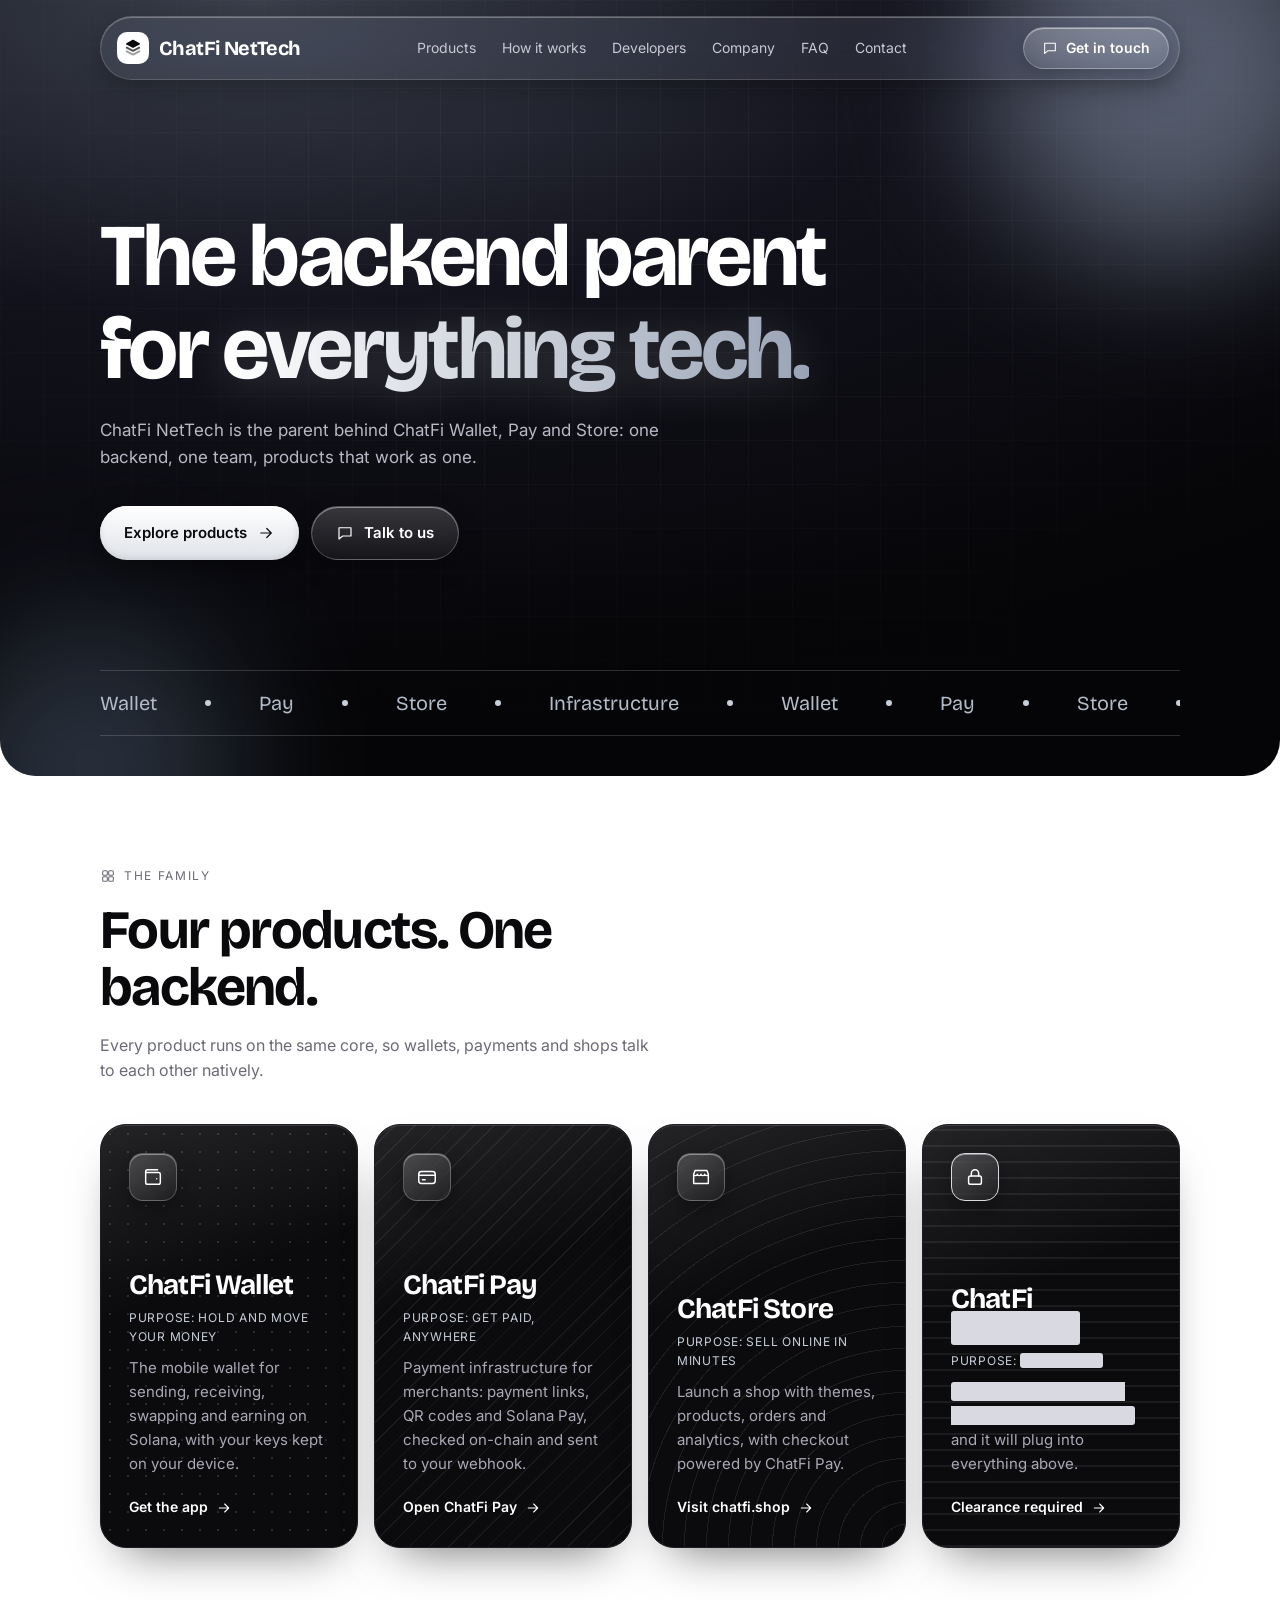
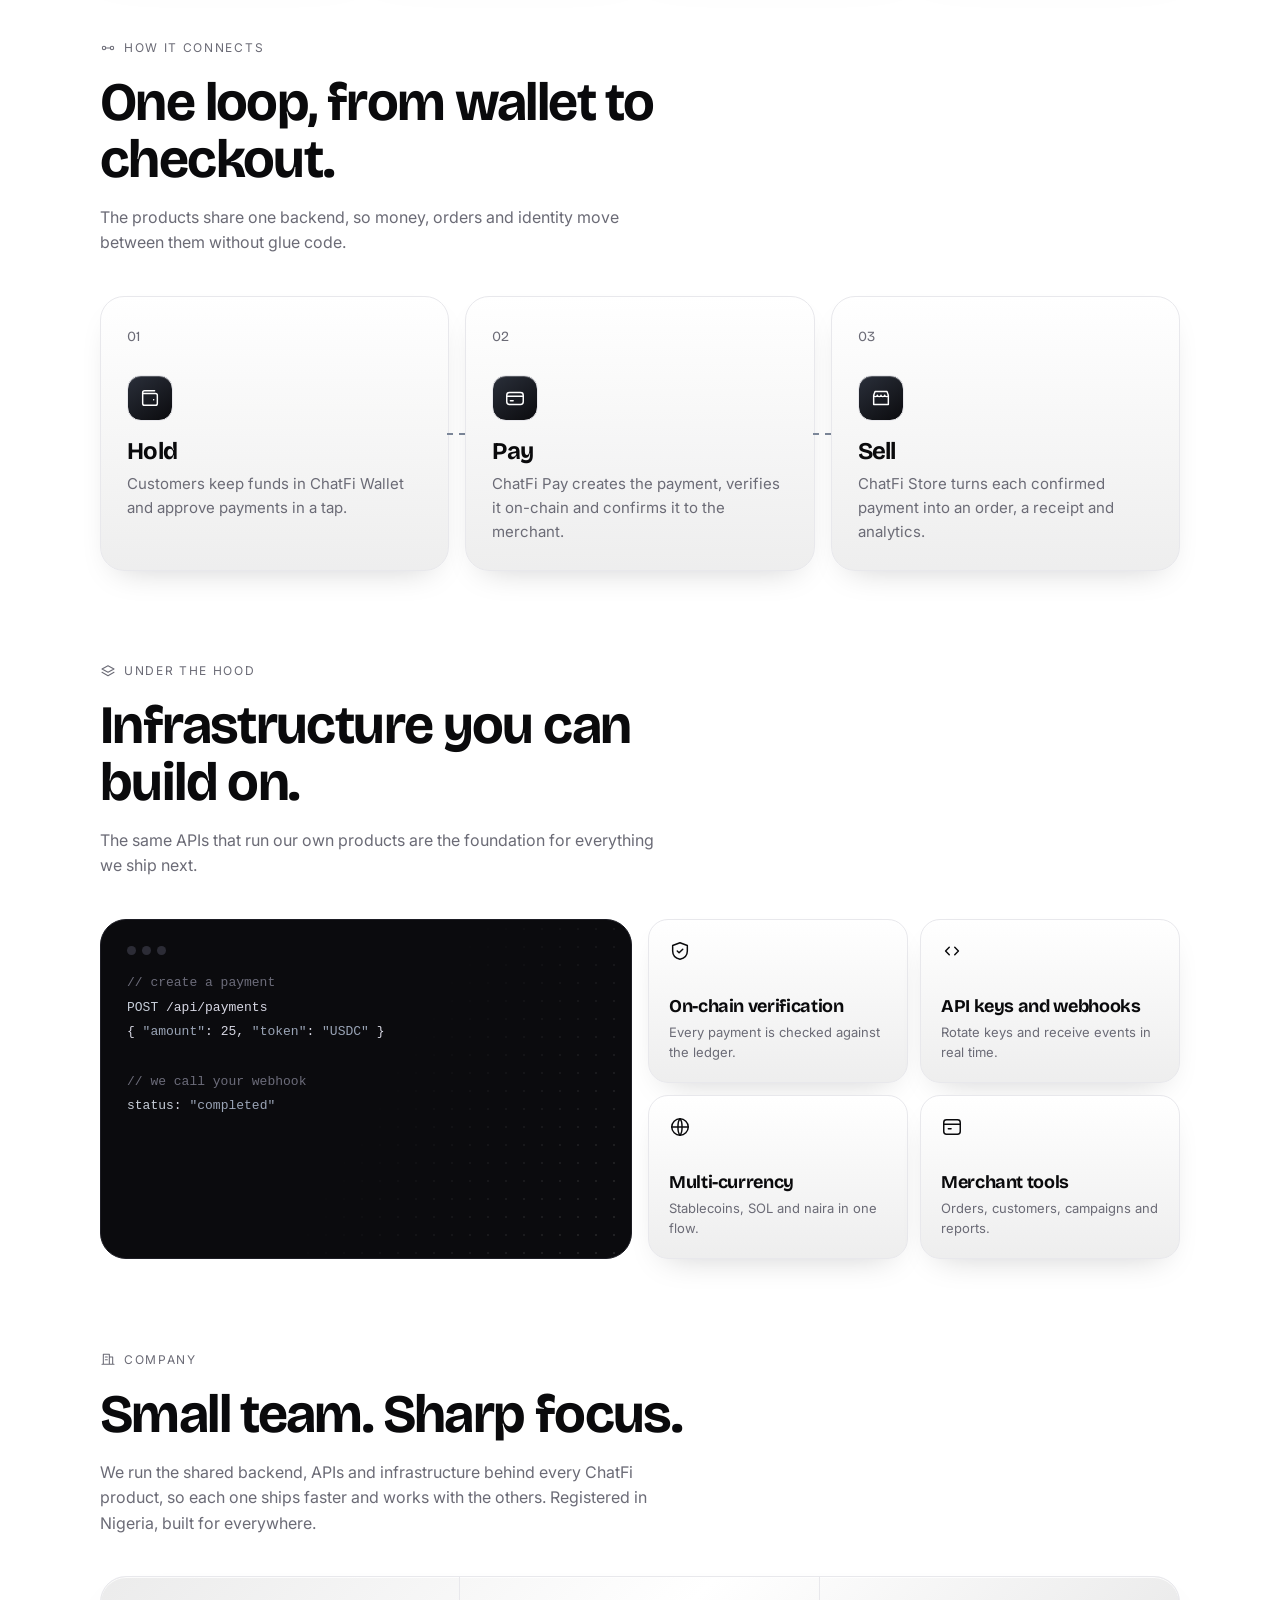
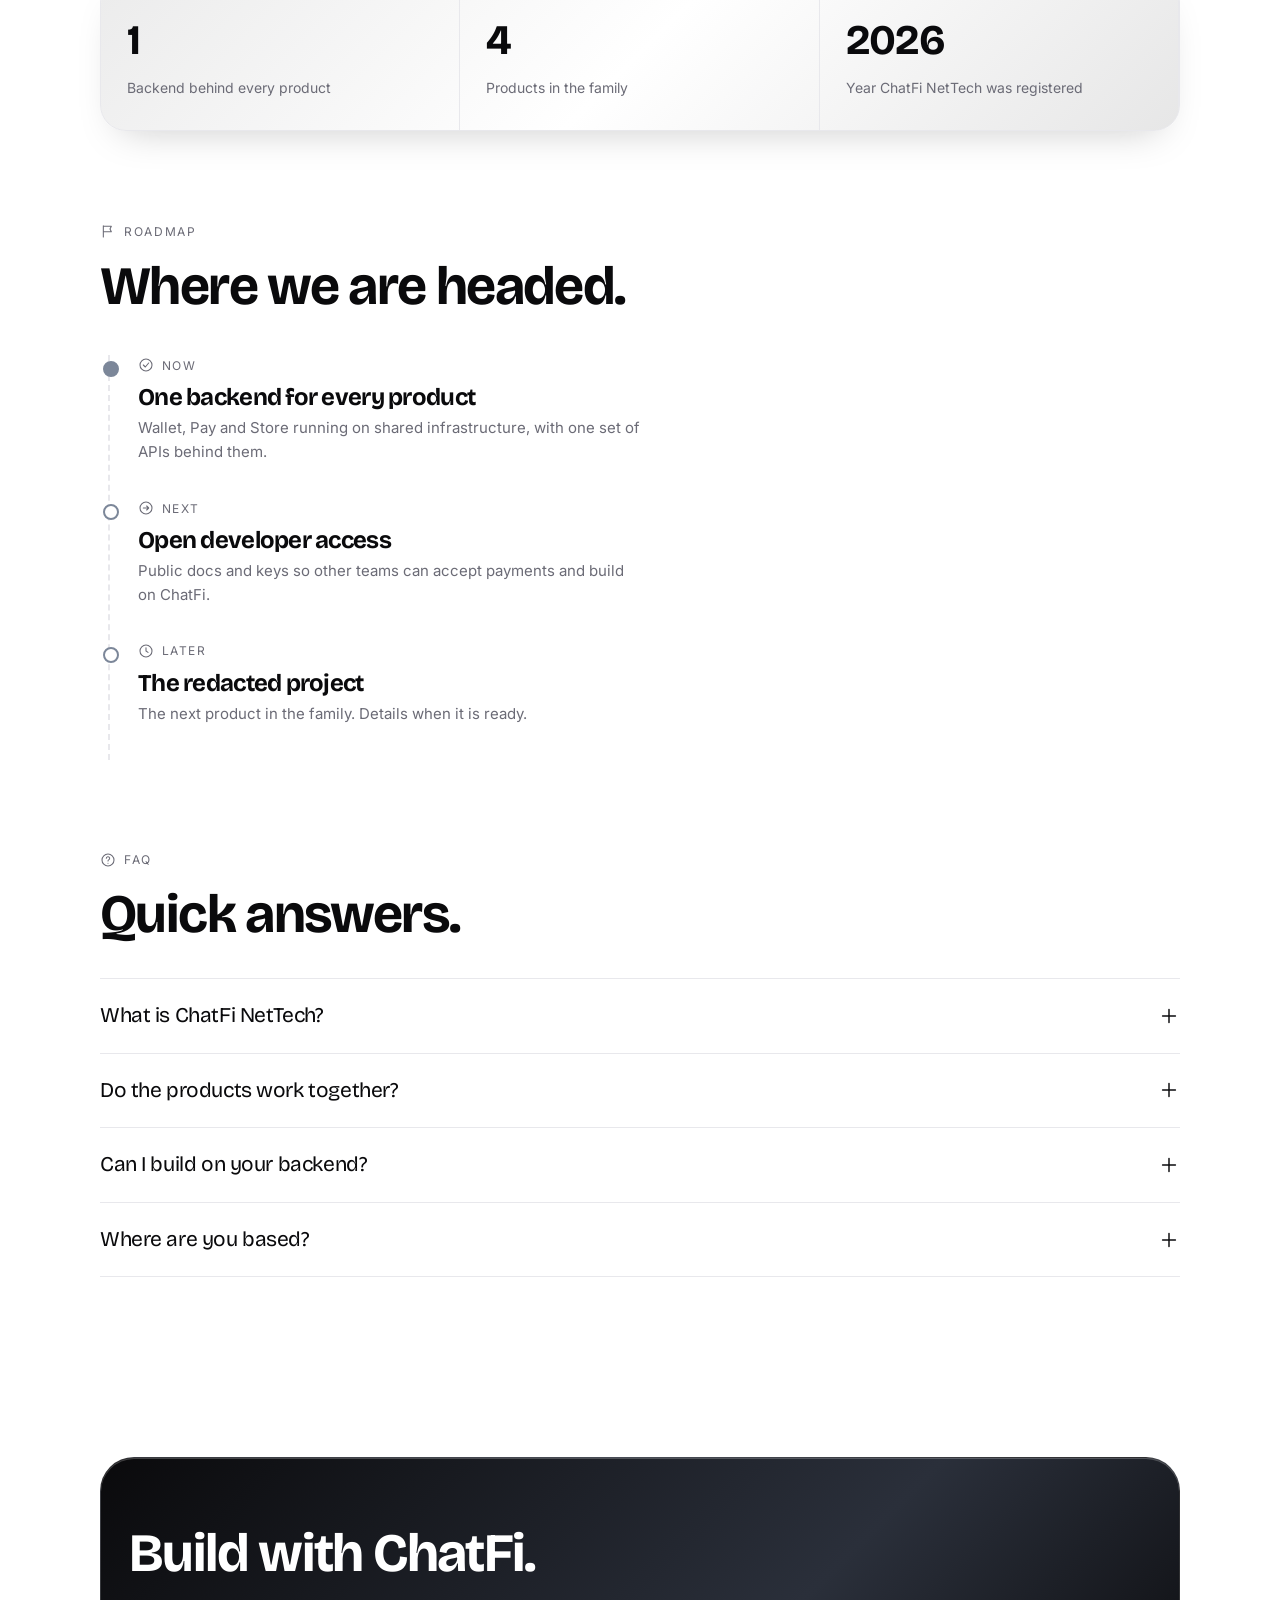
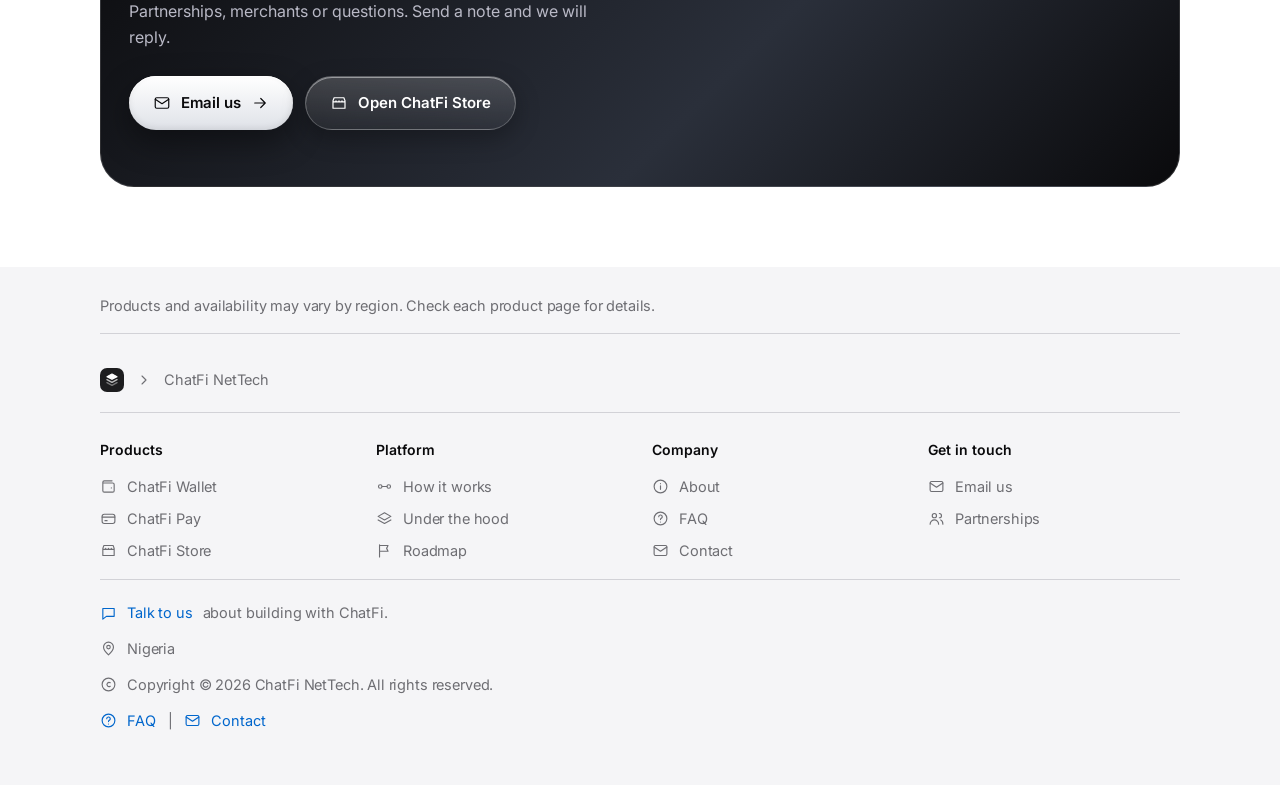
==== commit e7f09def: "Use stack logo and favicon" ====
--- a/index.html
+++ b/index.html
@@ -9,13 +9,14 @@
 <link href="https://fonts.googleapis.com/css2?family=Bricolage+Grotesque:wght@500;700&family=Inter:wght@400;500;600&display=swap" rel="stylesheet">
 <link rel="stylesheet" href="style.css">
 <link rel="stylesheet" href="pages.css">
+<link rel="icon" href="favicon.svg" type="image/svg+xml">
 </head>
 <body>
 <header class="hero">
 <div class="grid"></div>
 <div class="wrap">
 <nav>
-<a class="brand" href="#"><span class="logo"><svg class="i" viewBox="0 0 24 24"><path d="M4 8h12l4-4M20 16H8l-4 4"/></svg></span>ChatFi NetTech</a>
+<a class="brand" href="#"><span class="logo"><svg class="i" viewBox="0 0 24 24"><polygon points="12,3 19.5,7 12,11 4.5,7" fill="currentColor" stroke-width="1.8" stroke-linejoin="round"/><path d="M4.5 11.5L12 15.5L19.5 11.5" stroke-width="2.2" opacity=".7"/><path d="M4.5 16L12 20L19.5 16" stroke-width="2.2" opacity=".4"/></svg></span>ChatFi NetTech</a>
 <div class="links"><a href="#products">Products</a><a href="how-it-works.html">How it works</a><a href="under-the-hood.html">Developers</a><a href="about.html">Company</a><a href="faq.html">FAQ</a><a href="#contact">Contact</a></div>
 <a class="pill" href="#contact"><svg class="i" viewBox="0 0 24 24"><path d="M4 5h16v11H9l-5 4V5z"/></svg>Get in touch</a>
 </nav>
@@ -130,7 +131,7 @@
 </main>
 <footer class="ft"><div class="wrap">
 <p class="note">Products and availability may vary by region. Check each product page for details.</p>
-<div class="crumb"><span class="logo"><svg class="i" viewBox="0 0 24 24"><path d="M4 8h12l4-4M20 16H8l-4 4"/></svg></span><svg class="i" viewBox="0 0 24 24"><path d="M9 6l6 6-6 6"/></svg><span>ChatFi NetTech</span></div>
+<div class="crumb"><span class="logo"><svg class="i" viewBox="0 0 24 24"><polygon points="12,3 19.5,7 12,11 4.5,7" fill="currentColor" stroke-width="1.8" stroke-linejoin="round"/><path d="M4.5 11.5L12 15.5L19.5 11.5" stroke-width="2.2" opacity=".7"/><path d="M4.5 16L12 20L19.5 16" stroke-width="2.2" opacity=".4"/></svg></span><svg class="i" viewBox="0 0 24 24"><path d="M9 6l6 6-6 6"/></svg><span>ChatFi NetTech</span></div>
 <div class="fgrid">
 <details class="fs"><summary><span class="sl"><svg class="i" viewBox="0 0 24 24"><rect x="4" y="4" width="7" height="7" rx="1.5"/><rect x="13" y="4" width="7" height="7" rx="1.5"/><rect x="4" y="13" width="7" height="7" rx="1.5"/><rect x="13" y="13" width="7" height="7" rx="1.5"/></svg>Products</span><svg class="i" viewBox="0 0 24 24"><path d="M6 9l6 6 6-6"/></svg></summary><div><a href="#products"><svg class="i" viewBox="0 0 24 24"><path d="M4 7h14a2 2 0 0 1 2 2v9a2 2 0 0 1-2 2H6a2 2 0 0 1-2-2V7zm0 0V6a2 2 0 0 1 2-2h11M16 14h.01"/></svg>ChatFi Wallet</a><a href="https://pay.chatfi.pro"><svg class="i" viewBox="0 0 24 24"><rect x="3" y="6" width="18" height="13" rx="3"/><path d="M3 10h18M7 15h3"/></svg>ChatFi Pay</a><a href="https://chatfi.shop"><svg class="i" viewBox="0 0 24 24"><path d="M4 9l1.5-4h13L20 9M4 9v10h16V9M4 9c0 2 4 2 4 0 0 2 4 2 4 0 0 2 4 2 4 0 0 2 4 2 4 0"/></svg>ChatFi Store</a></div></details>
 <details class="fs"><summary><span class="sl"><svg class="i" viewBox="0 0 24 24"><path d="M12 4l9 5-9 5-9-5 9-5zM3 14l9 5 9-5"/></svg>Platform</span><svg class="i" viewBox="0 0 24 24"><path d="M6 9l6 6 6-6"/></svg></summary><div><a href="how-it-works.html"><svg class="i" viewBox="0 0 24 24"><circle cx="6" cy="12" r="2.5"/><circle cx="18" cy="12" r="2.5"/><path d="M8.5 12h7"/></svg>How it works</a><a href="under-the-hood.html"><svg class="i" viewBox="0 0 24 24"><path d="M12 4l9 5-9 5-9-5 9-5zM3 14l9 5 9-5"/></svg>Under the hood</a><a href="#roadmap"><svg class="i" viewBox="0 0 24 24"><path d="M5 21V4M5 5h12l-2 4 2 4H5"/></svg>Roadmap</a></div></details>
--- a/style.css
+++ b/style.css
@@ -18,7 +18,7 @@
 nav{display:flex;align-items:center;justify-content:space-between;padding:20px 0}
 .brand{font-weight:700;font-size:20px;display:flex;align-items:center;gap:10px}
 .logo{width:32px;height:32px;border-radius:10px;background:#fff;color:#0a0a0c;display:grid;place-items:center}
-.logo svg{width:17px;height:17px}
+.logo svg{width:20px;height:20px}
 .links{display:flex;gap:26px;font-size:14px;color:#c9c9d4}
 .links a:hover{color:#fff}
 .pill{border:1px solid rgba(255,255,255,.28);padding:9px 18px;border-radius:99px;font-size:14px;font-weight:600;transition:.25s}
@@ -112,7 +112,7 @@
 .ft a{color:var(--ftx)}.ft a:hover{text-decoration:underline}
 .ft .fl a,.ft .fb a{color:var(--flk)}
 .crumb{display:flex;align-items:center;gap:12px;padding:20px 0;border-bottom:1px solid var(--fln);margin-bottom:0}
-.crumb .logo{width:24px;height:24px;border-radius:7px;background:#1d1d1f;color:#fff}.crumb .logo svg{width:13px;height:13px}
+.crumb .logo{width:24px;height:24px;border-radius:7px;background:#1d1d1f;color:#fff}.crumb .logo svg{width:15px;height:15px}
 .crumb svg.i{width:16px;height:16px}
 .fgrid{margin-bottom:22px}
 .fs{border-bottom:1px solid var(--fln);padding:0}
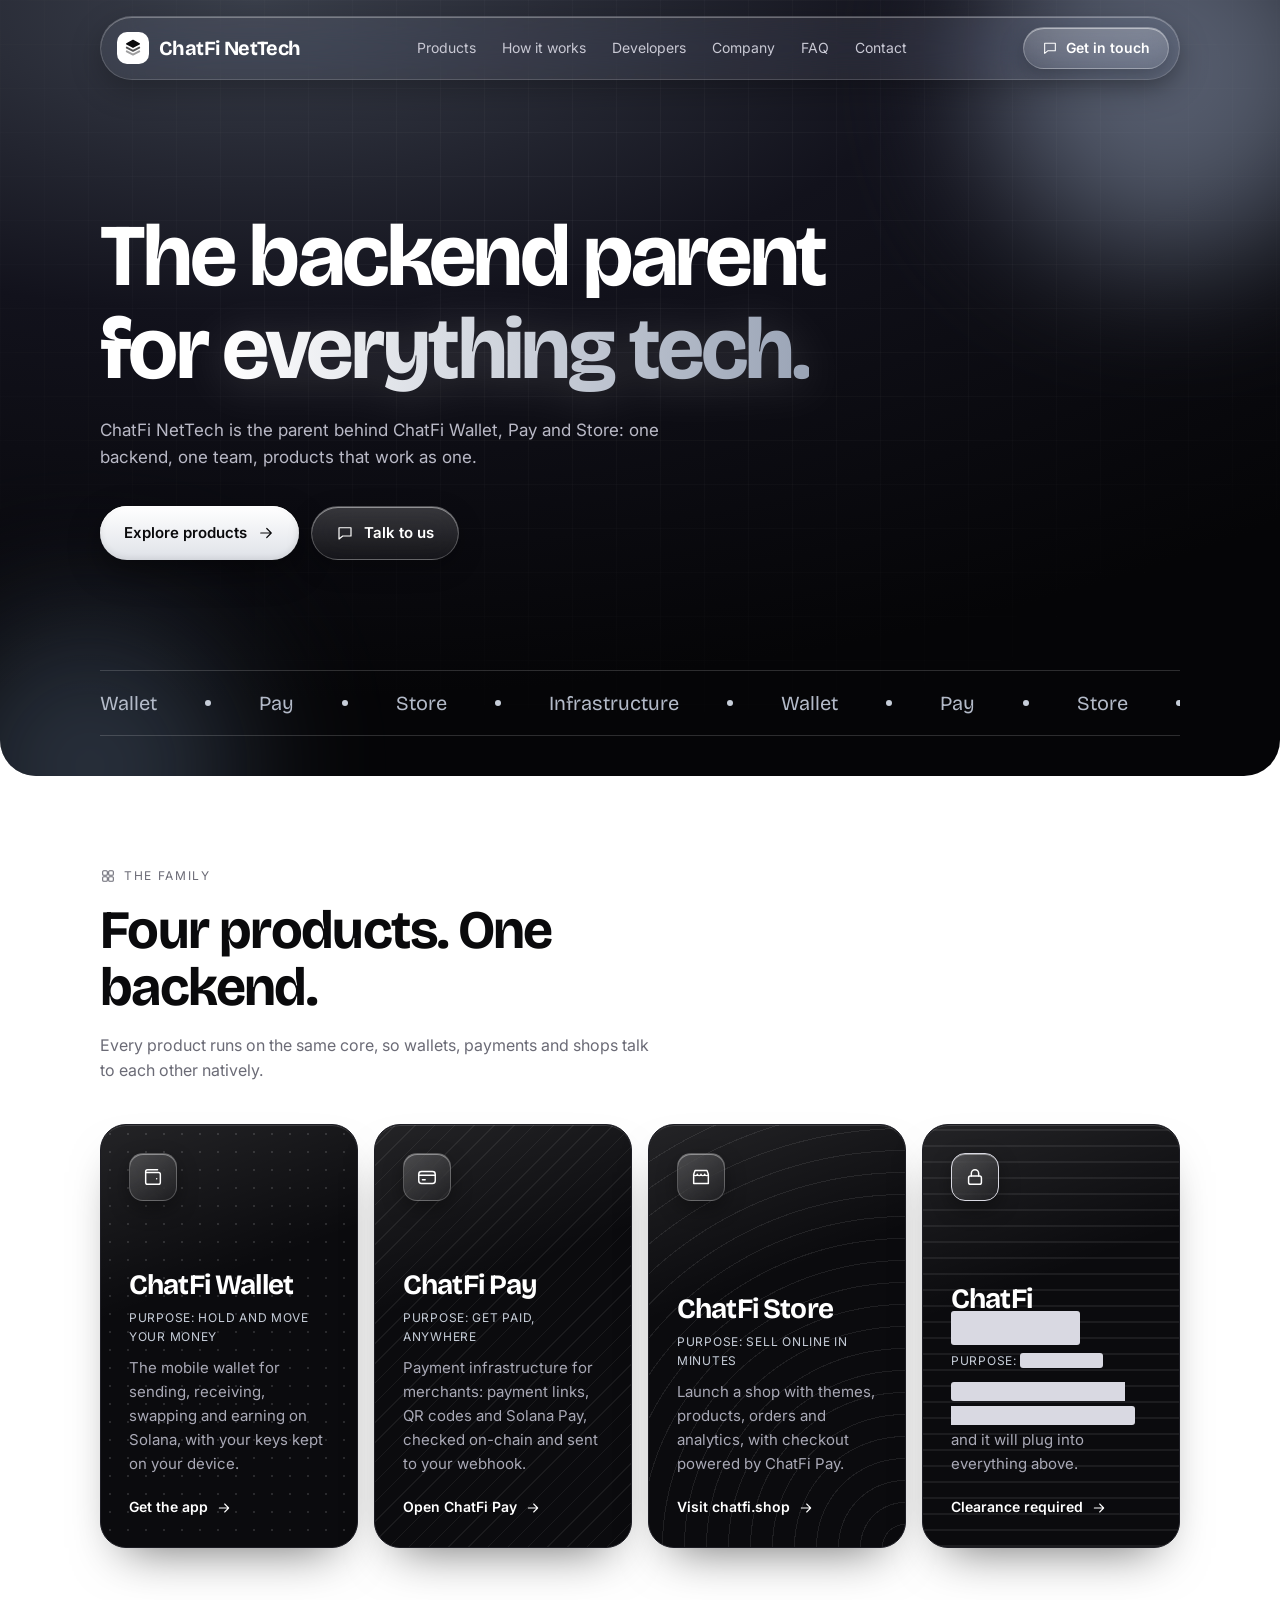
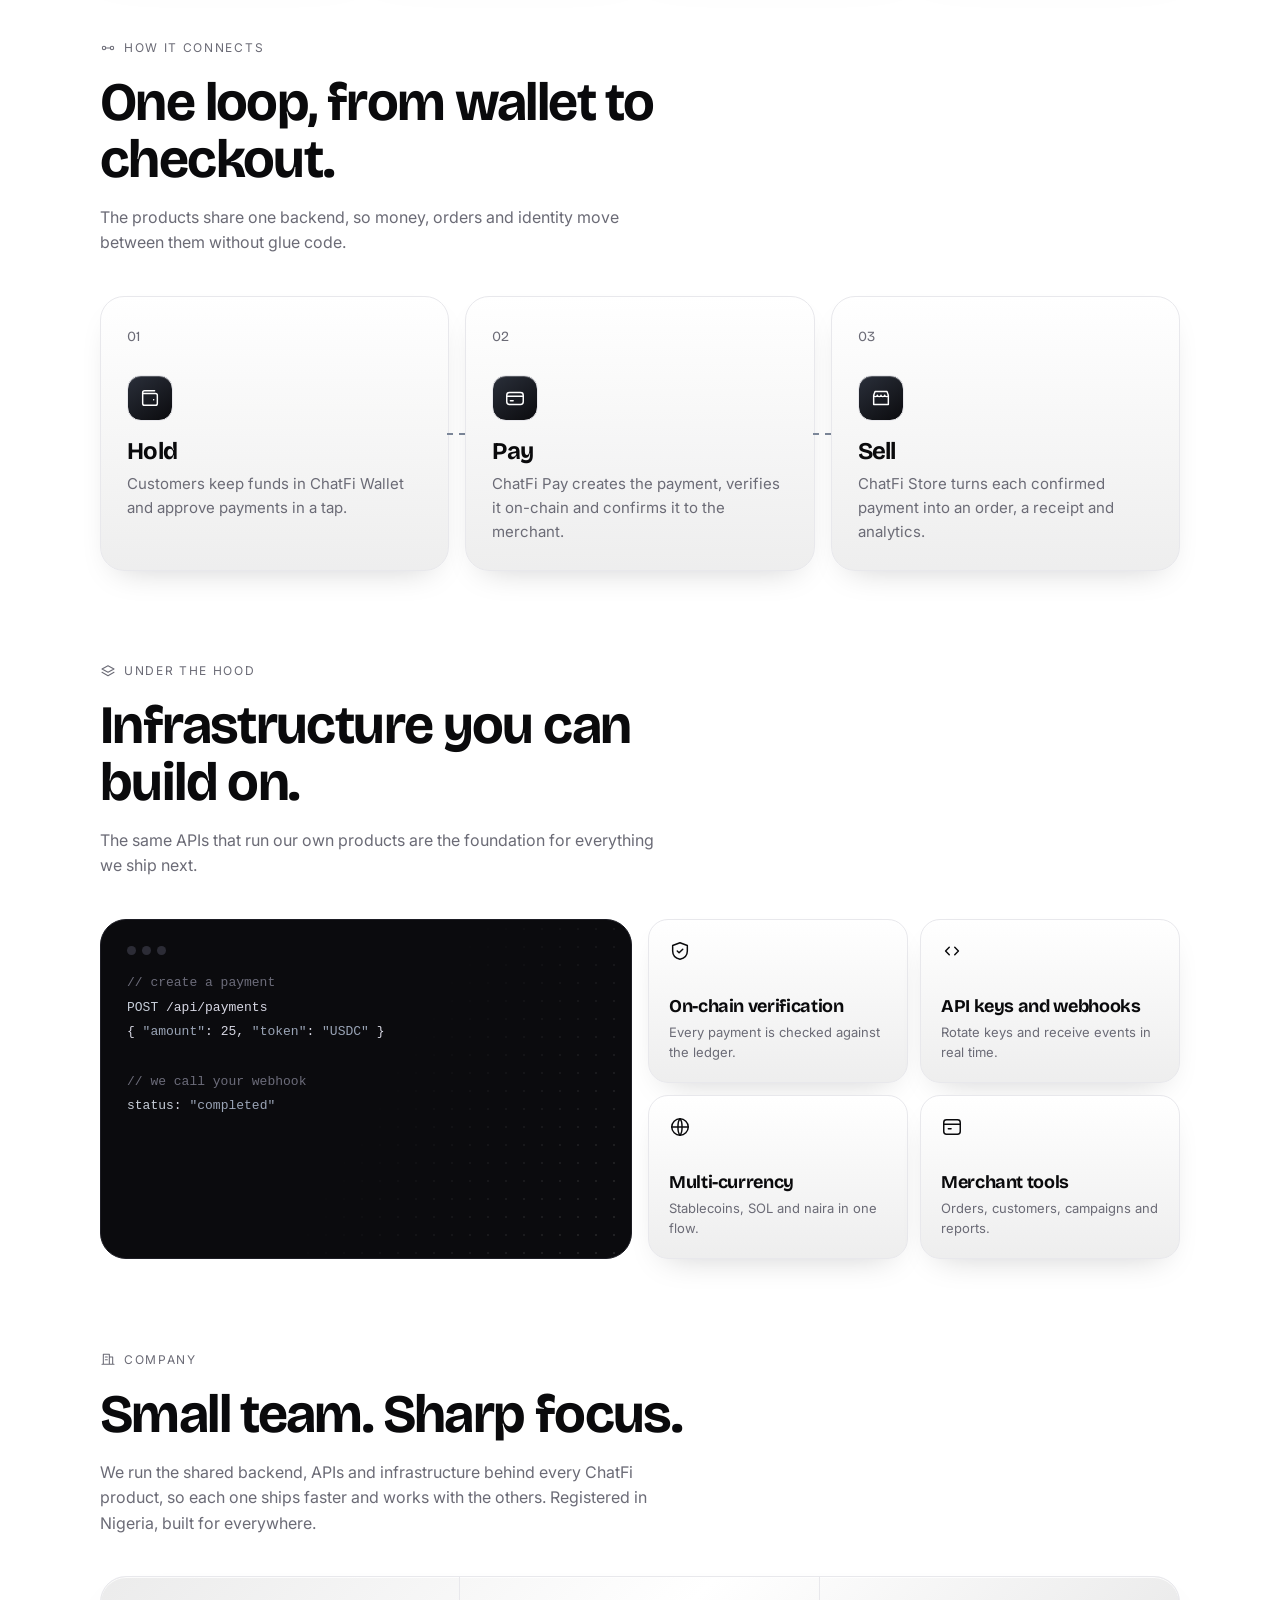
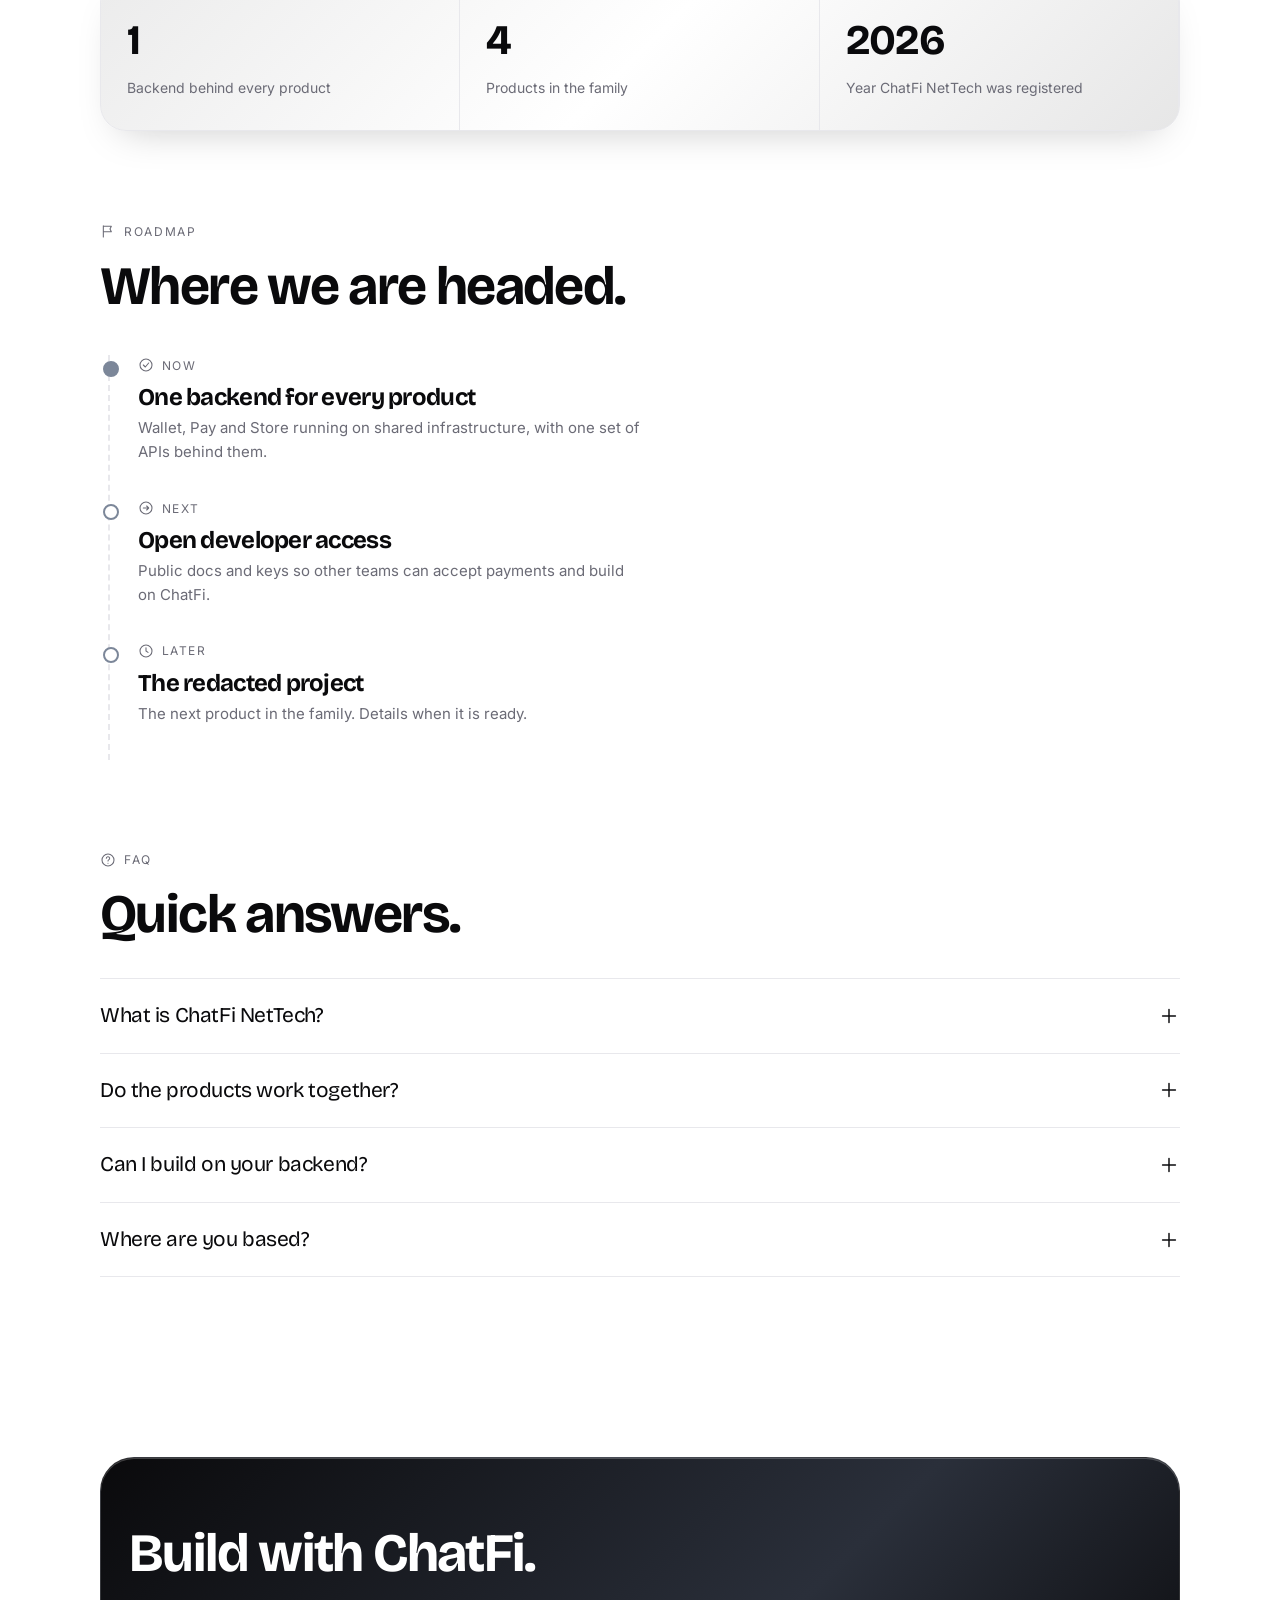
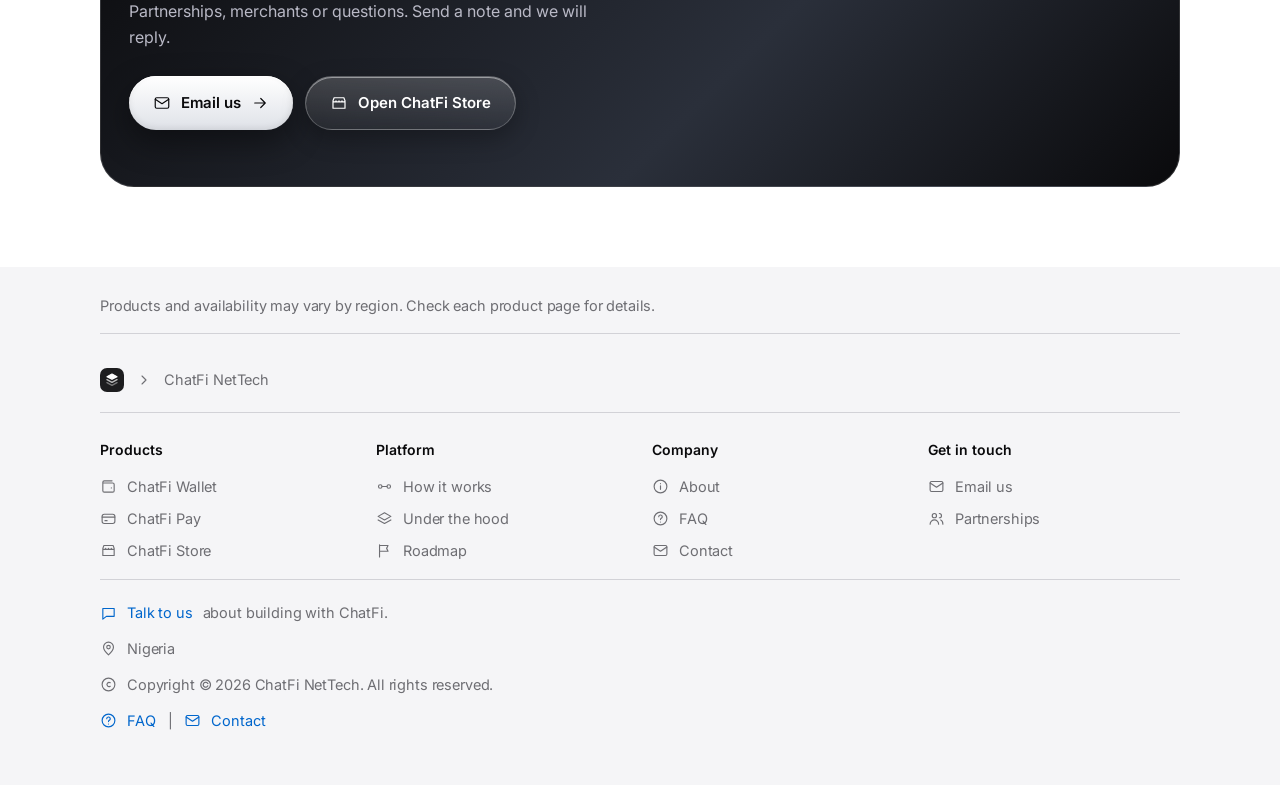
==== commit 81578e32: "Wallet card: Get the app links to chatfi.pro" ====
--- a/index.html
+++ b/index.html
@@ -37,7 +37,7 @@
 <h2>Four products. One backend.</h2>
 <p class="sub">Every product runs on the same core, so wallets, payments and shops talk to each other natively.</p></div>
 <div class="cards rv">
-<a class="card" href="#contact"><div class="pat p1"></div>
+<a class="card" href="https://chatfi.pro"><div class="pat p1"></div>
 <div class="ic"><svg class="i" viewBox="0 0 24 24"><path d="M4 7h14a2 2 0 0 1 2 2v9a2 2 0 0 1-2 2H6a2 2 0 0 1-2-2V7zm0 0V6a2 2 0 0 1 2-2h11M16 14h.01"/></svg></div>
 <h3>ChatFi Wallet</h3><span class="pur">Purpose: hold and move your money</span><p>The mobile wallet for sending, receiving, swapping and earning on Solana, with your keys kept on your device.</p>
 <span class="more">Get the app <svg class="i" viewBox="0 0 24 24"><path d="M5 12h14M13 6l6 6-6 6"/></svg></span></a>
